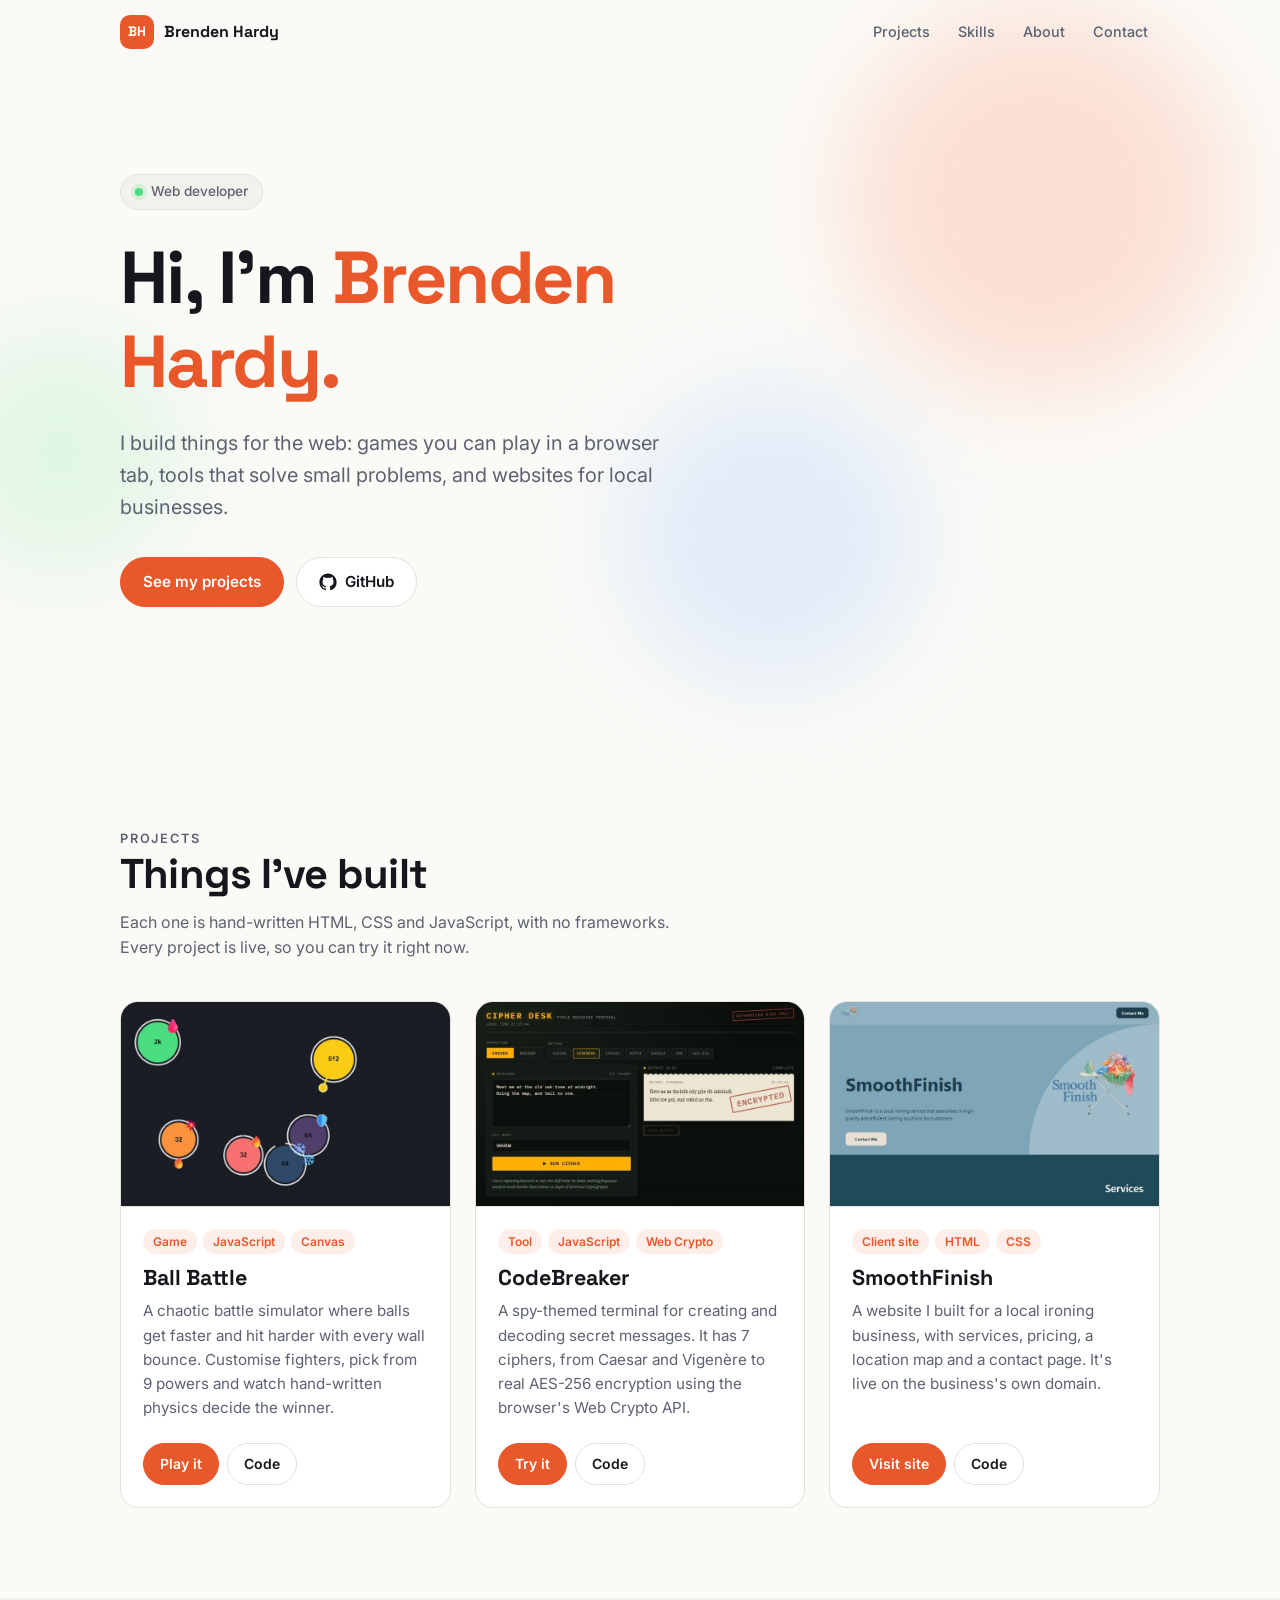
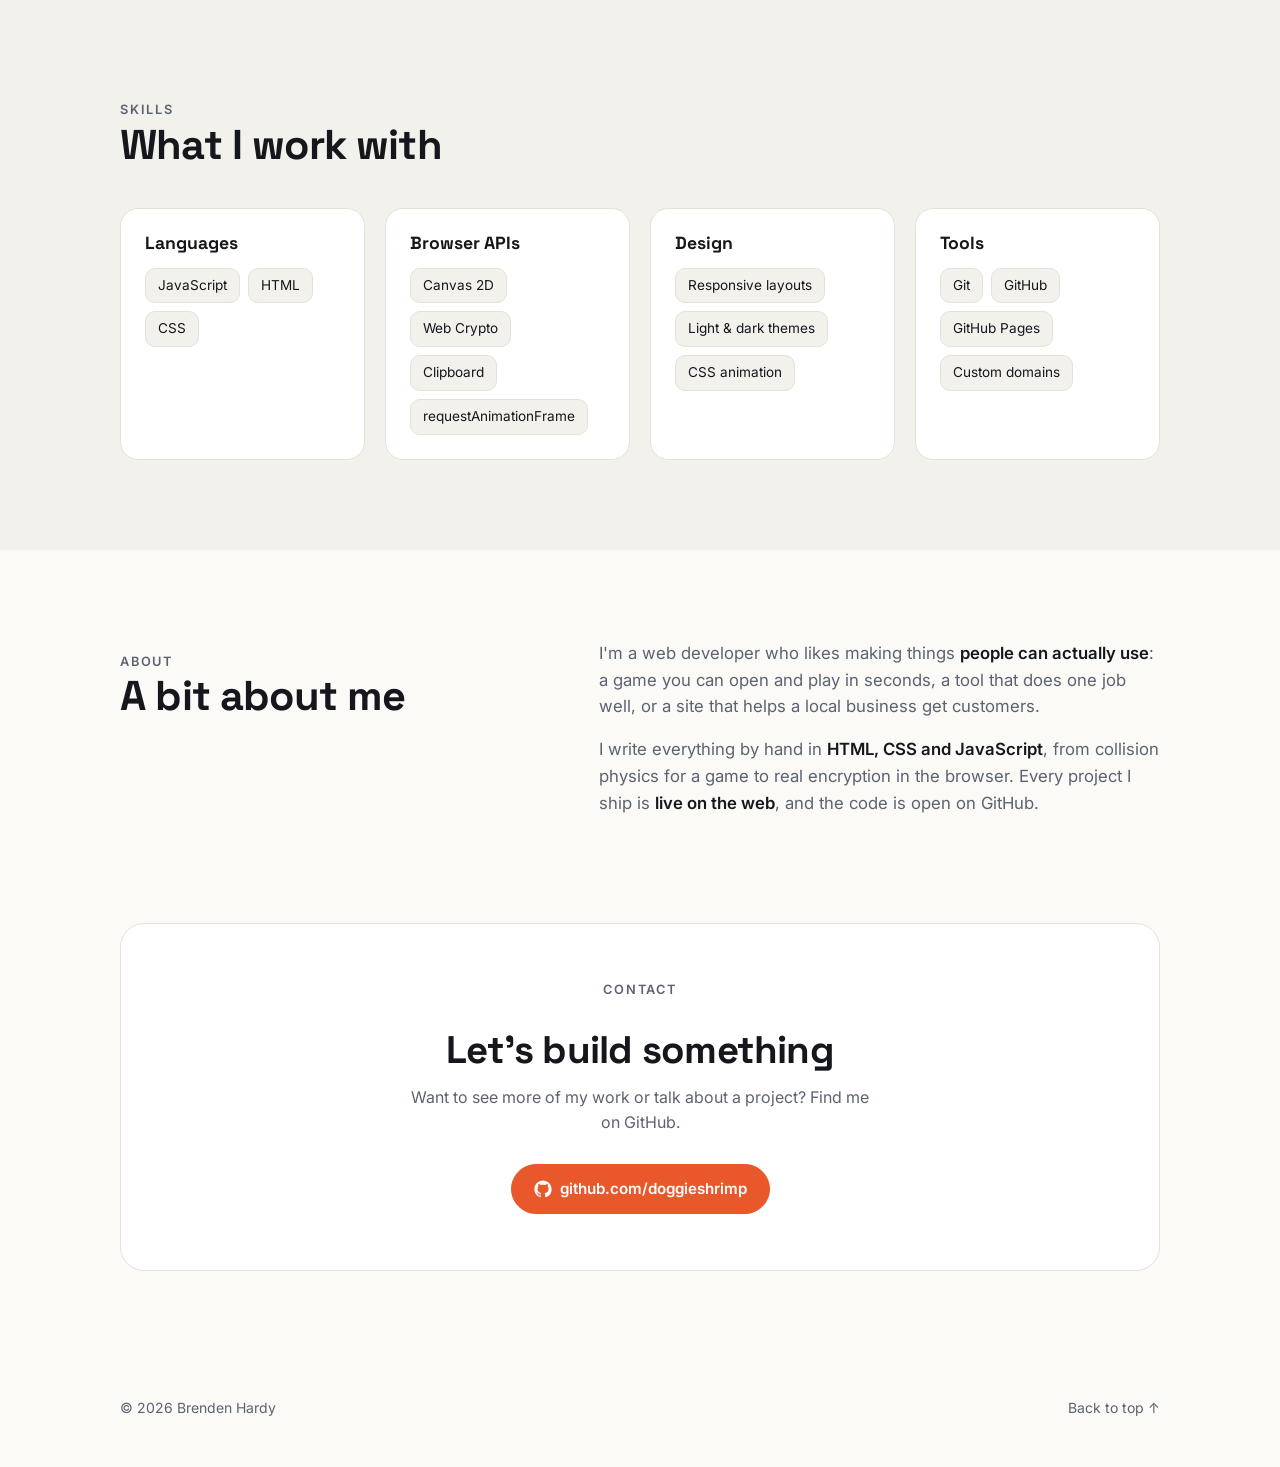
==== index.html @ 71d28b6e "Add portfolio site with project cards, skills, about and contact Co-Authored-By: Claude Opus 5.5 <no" ====
<!DOCTYPE html>
<html lang="en">
<head>
<meta charset="UTF-8">
<meta name="viewport" content="width=device-width, initial-scale=1">
<title>Brenden Hardy · Web Developer</title>
<meta name="description" content="Brenden Hardy is a web developer who builds browser games, handy web tools and websites for local businesses.">
<meta property="og:title" content="Brenden Hardy · Web Developer">
<meta property="og:description" content="Browser games, web tools and websites for local businesses, hand-built with HTML, CSS and JavaScript.">
<meta property="og:image" content="https://doggieshrimp.github.io/images/ball-battle.jpg">
<meta property="og:url" content="https://doggieshrimp.github.io/">
<meta name="theme-color" content="#0d0f14">
<link rel="icon" href="data:image/svg+xml,%3Csvg xmlns='http://www.w3.org/2000/svg' viewBox='0 0 64 64'%3E%3Crect width='64' height='64' rx='16' fill='%23ff7a45'/%3E%3Ctext x='32' y='43' font-family='Arial,sans-serif' font-size='28' font-weight='700' text-anchor='middle' fill='%230d0f14'%3EBH%3C/text%3E%3C/svg%3E">
<link rel="preconnect" href="https://fonts.googleapis.com">
<link rel="preconnect" href="https://fonts.gstatic.com" crossorigin>
<link href="https://fonts.googleapis.com/css2?family=Space+Grotesk:wght@500;600;700&family=Inter:wght@400;500;600&display=swap" rel="stylesheet">
<style>
  :root {
    --bg: #0d0f14;
    --bg-soft: #13161d;
    --card: #171a22;
    --card-hover: #1c2029;
    --text: #eef0f4;
    --muted: #9aa1b0;
    --border: #262a35;
    --accent: #ff7a45;
    --accent-soft: rgba(255, 122, 69, 0.14);
    --accent-text: #0d0f14;
    --blob-1: rgba(255, 122, 69, 0.22);
    --blob-2: rgba(96, 165, 250, 0.18);
    --blob-3: rgba(74, 222, 128, 0.14);
    --shadow: 0 18px 40px rgba(0, 0, 0, 0.35);
    --radius: 18px;
    --display: 'Space Grotesk', system-ui, sans-serif;
    --body: 'Inter', system-ui, -apple-system, 'Segoe UI', sans-serif;
  }
  @media (prefers-color-scheme: light) {
    :root {
      --bg: #fbfaf7;
      --bg-soft: #f3f1ec;
      --card: #ffffff;
      --card-hover: #ffffff;
      --text: #15171c;
      --muted: #5c6270;
      --border: #e4e1d9;
      --accent: #e8582a;
      --accent-soft: rgba(232, 88, 42, 0.1);
      --accent-text: #ffffff;
      --blob-1: rgba(255, 122, 69, 0.2);
      --blob-2: rgba(96, 165, 250, 0.16);
      --blob-3: rgba(74, 222, 128, 0.14);
      --shadow: 0 18px 40px rgba(30, 25, 15, 0.1);
    }
  }

  * { box-sizing: border-box; }
  html { scroll-behavior: smooth; }
  body {
    margin: 0;
    position: relative;
    z-index: 0;
    overflow-x: clip;
    background: var(--bg);
    color: var(--text);
    font-family: var(--body);
    font-size: 16px;
    line-height: 1.6;
    -webkit-font-smoothing: antialiased;
  }
  a { color: inherit; }
  img { max-width: 100%; display: block; }
  .container {
    width: 100%;
    max-width: 1080px;
    margin: 0 auto;
    padding: 0 20px;
  }
  h1, h2, h3 { font-family: var(--display); line-height: 1.15; margin: 0; }

  /* ---------- nav ---------- */
  .nav {
    position: fixed;
    top: 0;
    left: 0;
    right: 0;
    z-index: 10;
    background: transparent;
    border-bottom: 1px solid transparent;
    transition: border-color 0.2s ease, background 0.2s ease;
  }
  .nav.scrolled {
    background: color-mix(in srgb, var(--bg) 85%, transparent);
    backdrop-filter: blur(12px);
    -webkit-backdrop-filter: blur(12px);
    border-bottom-color: var(--border);
  }
  section[id] { scroll-margin-top: 64px; }
  .nav-inner {
    display: flex;
    align-items: center;
    justify-content: space-between;
    height: 64px;
  }
  .logo {
    display: flex;
    align-items: center;
    gap: 10px;
    font-family: var(--display);
    font-weight: 700;
    text-decoration: none;
  }
  .logo-mark {
    display: grid;
    place-items: center;
    width: 34px;
    height: 34px;
    border-radius: 10px;
    background: var(--accent);
    color: var(--accent-text);
    font-size: 0.85rem;
    letter-spacing: 0.02em;
  }
  .nav-links { display: flex; gap: 4px; }
  .nav-links a {
    text-decoration: none;
    color: var(--muted);
    font-size: 0.9rem;
    font-weight: 500;
    padding: 8px 12px;
    border-radius: 999px;
    transition: color 0.15s ease, background 0.15s ease;
  }
  .nav-links a:hover { color: var(--text); background: var(--bg-soft); }
  @media (max-width: 520px) {
    .logo-name { display: none; }
    .nav-links a { padding: 8px 9px; }
  }

  /* ---------- hero ---------- */
  .hero {
    position: relative;
    padding: 174px 0 120px;
  }
  /* tall enough that the blurred blobs fade out before reaching its edges */
  .blobs {
    position: absolute;
    inset: -120px 0 -160px;
    overflow: hidden;
    pointer-events: none;
    z-index: -1;
  }
  .blob {
    position: absolute;
    border-radius: 50%;
    filter: blur(50px);
    animation: drift 18s ease-in-out infinite alternate;
  }
  .blob.b1 { width: 380px; height: 380px; background: var(--blob-1); top: 130px; right: 4%; }
  .blob.b2 { width: 300px; height: 300px; background: var(--blob-2); bottom: 200px; right: 28%; animation-delay: -6s; }
  .blob.b3 { width: 240px; height: 240px; background: var(--blob-3); top: 45%; left: -60px; animation-delay: -12s; }
  @keyframes drift {
    from { transform: translate(0, 0) scale(1); }
    to { transform: translate(40px, 30px) scale(1.12); }
  }
  @media (max-width: 600px) {
    .hero { padding: 130px 0 64px; }
    .blob { opacity: 0.7; }
    .blob.b1 { width: 260px; height: 260px; }
    .blob.b2 { width: 220px; height: 220px; }
    section { padding: 64px 0; }
  }
  @media (prefers-reduced-motion: reduce) {
    .blob { animation: none; }
    html { scroll-behavior: auto; }
  }
  .hero .container { position: relative; }
  .eyebrow {
    display: inline-flex;
    align-items: center;
    gap: 8px;
    font-size: 0.85rem;
    font-weight: 500;
    color: var(--muted);
    background: var(--bg-soft);
    border: 1px solid var(--border);
    padding: 6px 14px;
    border-radius: 999px;
    margin-bottom: 26px;
  }
  .eyebrow .dot {
    width: 8px;
    height: 8px;
    border-radius: 50%;
    background: #4ade80;
    box-shadow: 0 0 0 4px rgba(74, 222, 128, 0.18);
  }
  .hero h1 {
    font-size: clamp(2.6rem, 7vw, 4.6rem);
    font-weight: 700;
    letter-spacing: -0.03em;
    max-width: 14ch;
  }
  .hero h1 .accent { color: var(--accent); }
  .hero p.lead {
    font-size: clamp(1.05rem, 2.2vw, 1.25rem);
    color: var(--muted);
    max-width: 560px;
    margin: 22px 0 34px;
  }
  .btn-row { display: flex; gap: 12px; flex-wrap: wrap; }
  .btn {
    display: inline-flex;
    align-items: center;
    gap: 8px;
    font-family: var(--body);
    font-weight: 600;
    font-size: 0.95rem;
    text-decoration: none;
    padding: 12px 22px;
    border-radius: 999px;
    border: 1px solid var(--border);
    background: var(--card);
    color: var(--text);
    transition: transform 0.15s ease, border-color 0.15s ease, box-shadow 0.15s ease;
  }
  .btn:hover { transform: translateY(-2px); border-color: var(--muted); }
  .btn.primary {
    background: var(--accent);
    border-color: var(--accent);
    color: var(--accent-text);
  }
  .btn.primary:hover { box-shadow: 0 10px 24px var(--accent-soft); }
  .btn svg { width: 18px; height: 18px; flex-shrink: 0; }
  .btn.small { padding: 9px 16px; font-size: 0.875rem; }

  /* ---------- sections ---------- */
  section { padding: 90px 0; }
  .section-head { margin-bottom: 40px; }
  .section-label {
    font-size: 0.8rem;
    font-weight: 600;
    letter-spacing: 0.14em;
    text-transform: uppercase;
    color: var(--accent);
    margin: 0 0 10px;
  }
  .section-head h2 {
    font-size: clamp(1.9rem, 4vw, 2.6rem);
    letter-spacing: -0.02em;
  }
  .section-head p {
    color: var(--muted);
    max-width: 560px;
    margin: 12px 0 0;
  }
  .alt { background: var(--bg-soft); }

  /* ---------- projects ---------- */
  .projects {
    display: grid;
    grid-template-columns: repeat(auto-fill, minmax(300px, 1fr));
    gap: 24px;
  }
  .project {
    display: flex;
    flex-direction: column;
    background: var(--card);
    border: 1px solid var(--border);
    border-radius: var(--radius);
    overflow: hidden;
    transition: transform 0.2s ease, box-shadow 0.2s ease, background 0.2s ease;
  }
  .project:hover {
    transform: translateY(-4px);
    box-shadow: var(--shadow);
    background: var(--card-hover);
  }
  .project-img {
    aspect-ratio: 16 / 10;
    overflow: hidden;
    border-bottom: 1px solid var(--border);
    background: var(--bg-soft);
  }
  .project-img img {
    width: 100%;
    height: 100%;
    object-fit: cover;
    transition: transform 0.4s ease;
  }
  .project:hover .project-img img { transform: scale(1.04); }
  .project-body {
    display: flex;
    flex-direction: column;
    flex: 1;
    padding: 22px;
  }
  .tags { display: flex; flex-wrap: wrap; gap: 6px; margin-bottom: 12px; }
  .tag {
    font-size: 0.75rem;
    font-weight: 600;
    color: var(--accent);
    background: var(--accent-soft);
    padding: 3px 10px;
    border-radius: 999px;
  }
  .project h3 { font-size: 1.35rem; margin-bottom: 8px; }
  .project p {
    color: var(--muted);
    font-size: 0.95rem;
    margin: 0 0 22px;
    flex: 1;
  }
  .project .btn-row { gap: 8px; }

  /* ---------- skills ---------- */
  .skills {
    display: grid;
    grid-template-columns: repeat(auto-fit, minmax(240px, 1fr));
    gap: 20px;
  }
  .skill-group {
    background: var(--card);
    border: 1px solid var(--border);
    border-radius: var(--radius);
    padding: 24px;
  }
  .skill-group h3 { font-size: 1.1rem; margin-bottom: 14px; }
  .chips { display: flex; flex-wrap: wrap; gap: 8px; }
  .chip {
    font-size: 0.85rem;
    padding: 6px 12px;
    border-radius: 10px;
    background: var(--bg-soft);
    border: 1px solid var(--border);
  }

  /* ---------- about ---------- */
  .about {
    display: grid;
    grid-template-columns: 1fr 1.3fr;
    gap: 48px;
    align-items: start;
  }
  @media (max-width: 760px) { .about { grid-template-columns: 1fr; gap: 20px; } }
  .about-text p { color: var(--muted); margin: 0 0 16px; font-size: 1.05rem; }
  .about-text p strong { color: var(--text); font-weight: 600; }

  /* ---------- contact ---------- */
  .contact-card {
    text-align: center;
    background: var(--card);
    border: 1px solid var(--border);
    border-radius: 24px;
    padding: 56px 24px;
    position: relative;
    overflow: hidden;
  }
  .contact-card h2 { font-size: clamp(1.8rem, 4vw, 2.4rem); letter-spacing: -0.02em; margin-bottom: 12px; }
  .contact-card p { color: var(--muted); max-width: 460px; margin: 0 auto 28px; }
  .contact-card .btn-row { justify-content: center; }

  footer {
    padding: 36px 0 48px;
    color: var(--muted);
    font-size: 0.875rem;
  }
  .footer-inner {
    display: flex;
    justify-content: space-between;
    gap: 12px;
    flex-wrap: wrap;
  }
  footer a { color: var(--muted); text-decoration: none; }
  footer a:hover { color: var(--text); }

  :focus-visible { outline: 2px solid var(--accent); outline-offset: 3px; border-radius: 6px; }
</style>
</head>
<body>

<nav class="nav" id="nav">
  <div class="container nav-inner">
    <a href="#top" class="logo" aria-label="Brenden Hardy, back to top">
      <span class="logo-mark">BH</span>
      <span class="logo-name">Brenden Hardy</span>
    </a>
    <div class="nav-links">
      <a href="#projects">Projects</a>
      <a href="#skills">Skills</a>
      <a href="#about">About</a>
      <a href="#contact">Contact</a>
    </div>
  </div>
</nav>

<header class="hero" id="top">
  <div class="blobs" aria-hidden="true">
    <div class="blob b1"></div>
    <div class="blob b2"></div>
    <div class="blob b3"></div>
  </div>
  <div class="container">
    <div class="eyebrow"><span class="dot"></span>Web developer</div>
    <h1>Hi, I'm <span class="accent">Brenden Hardy.</span></h1>
    <p class="lead">I build things for the web: games you can play in a browser tab, tools that solve small problems, and websites for local businesses.</p>
    <div class="btn-row">
      <a href="#projects" class="btn primary">See my projects</a>
      <a href="https://github.com/doggieshrimp" class="btn" target="_blank" rel="noopener">
        <svg viewBox="0 0 24 24" fill="currentColor" aria-hidden="true"><path d="M12 .5C5.73.5.5 5.73.5 12a11.5 11.5 0 0 0 7.86 10.92c.58.1.79-.25.79-.56v-2c-3.2.7-3.88-1.37-3.88-1.37-.53-1.33-1.28-1.69-1.28-1.69-1.05-.72.08-.7.08-.7 1.16.08 1.77 1.19 1.77 1.19 1.03 1.77 2.7 1.26 3.36.96.1-.75.4-1.26.73-1.55-2.55-.29-5.24-1.28-5.24-5.68 0-1.26.45-2.28 1.19-3.09-.12-.29-.52-1.46.11-3.05 0 0 .97-.31 3.17 1.18a11 11 0 0 1 5.77 0c2.2-1.49 3.17-1.18 3.17-1.18.63 1.59.23 2.76.11 3.05.74.81 1.19 1.83 1.19 3.09 0 4.41-2.69 5.38-5.26 5.67.41.36.78 1.06.78 2.14v3.17c0 .31.21.67.8.56A11.5 11.5 0 0 0 23.5 12C23.5 5.73 18.27.5 12 .5Z"/></svg>
        GitHub
      </a>
    </div>
  </div>
</header>

<main>
  <section id="projects">
    <div class="container">
      <div class="section-head">
        <p class="section-label">Projects</p>
        <h2>Things I've built</h2>
        <p>Each one is hand-written HTML, CSS and JavaScript, with no frameworks. Every project is live, so you can try it right now.</p>
      </div>

      <div class="projects">
        <article class="project">
          <div class="project-img">
            <img src="images/ball-battle.jpg" alt="Ball Battle arena with six coloured balls fighting" width="800" height="500" loading="lazy">
          </div>
          <div class="project-body">
            <div class="tags"><span class="tag">Game</span><span class="tag">JavaScript</span><span class="tag">Canvas</span></div>
            <h3>Ball Battle</h3>
            <p>A chaotic battle simulator where balls get faster and hit harder with every wall bounce. Customise fighters, pick from 9 powers and watch hand-written physics decide the winner.</p>
            <div class="btn-row">
              <a class="btn primary small" href="https://doggieshrimp.github.io/Ball-battle/" target="_blank" rel="noopener">Play it</a>
              <a class="btn small" href="https://github.com/doggieshrimp/Ball-battle" target="_blank" rel="noopener">Code</a>
            </div>
          </div>
        </article>

        <article class="project">
          <div class="project-img">
            <img src="images/codebreaker.jpg" alt="CodeBreaker's Cipher Desk encoding a message with an ENCRYPTED stamp" width="800" height="500" loading="lazy">
          </div>
          <div class="project-body">
            <div class="tags"><span class="tag">Tool</span><span class="tag">JavaScript</span><span class="tag">Web Crypto</span></div>
            <h3>CodeBreaker</h3>
            <p>A spy-themed terminal for creating and decoding secret messages. It has 7 ciphers, from Caesar and Vigenère to real AES-256 encryption using the browser's Web Crypto API.</p>
            <div class="btn-row">
              <a class="btn primary small" href="https://doggieshrimp.github.io/CodeBreaker/" target="_blank" rel="noopener">Try it</a>
              <a class="btn small" href="https://github.com/doggieshrimp/CodeBreaker" target="_blank" rel="noopener">Code</a>
            </div>
          </div>
        </article>

        <article class="project">
          <div class="project-img">
            <img src="images/smoothfinish.jpg" alt="SmoothFinish website homepage with logo and Contact Me button" width="800" height="500" loading="lazy">
          </div>
          <div class="project-body">
            <div class="tags"><span class="tag">Client site</span><span class="tag">HTML</span><span class="tag">CSS</span></div>
            <h3>SmoothFinish</h3>
            <p>A website I built for a local ironing business, with services, pricing, a location map and a contact page. It's live on the business's own domain.</p>
            <div class="btn-row">
              <a class="btn primary small" href="https://www.smoothfinishpro.com/" target="_blank" rel="noopener">Visit site</a>
              <a class="btn small" href="https://github.com/doggieshrimp/SmoothFinish" target="_blank" rel="noopener">Code</a>
            </div>
          </div>
        </article>
      </div>
    </div>
  </section>

  <section id="skills" class="alt">
    <div class="container">
      <div class="section-head">
        <p class="section-label">Skills</p>
        <h2>What I work with</h2>
      </div>
      <div class="skills">
        <div class="skill-group">
          <h3>Languages</h3>
          <div class="chips"><span class="chip">JavaScript</span><span class="chip">HTML</span><span class="chip">CSS</span></div>
        </div>
        <div class="skill-group">
          <h3>Browser APIs</h3>
          <div class="chips"><span class="chip">Canvas 2D</span><span class="chip">Web Crypto</span><span class="chip">Clipboard</span><span class="chip">requestAnimationFrame</span></div>
        </div>
        <div class="skill-group">
          <h3>Design</h3>
          <div class="chips"><span class="chip">Responsive layouts</span><span class="chip">Light &amp; dark themes</span><span class="chip">CSS animation</span></div>
        </div>
        <div class="skill-group">
          <h3>Tools</h3>
          <div class="chips"><span class="chip">Git</span><span class="chip">GitHub</span><span class="chip">GitHub Pages</span><span class="chip">Custom domains</span></div>
        </div>
      </div>
    </div>
  </section>

  <section id="about">
    <div class="container about">
      <div class="section-head" style="margin-bottom:0;">
        <p class="section-label">About</p>
        <h2>A bit about me</h2>
      </div>
      <div class="about-text">
        <p>I'm a web developer who likes making things <strong>people can actually use</strong>: a game you can open and play in seconds, a tool that does one job well, or a site that helps a local business get customers.</p>
        <p>I write everything by hand in <strong>HTML, CSS and JavaScript</strong>, from collision physics for a game to real encryption in the browser. Every project I ship is <strong>live on the web</strong>, and the code is open on GitHub.</p>
      </div>
    </div>
  </section>

  <section id="contact" style="padding-top:0;">
    <div class="container">
      <div class="contact-card">
        <p class="section-label">Contact</p>
        <h2>Let's build something</h2>
        <p>Want to see more of my work or talk about a project? Find me on GitHub.</p>
        <div class="btn-row">
          <a href="https://github.com/doggieshrimp" class="btn primary" target="_blank" rel="noopener">
            <svg viewBox="0 0 24 24" fill="currentColor" aria-hidden="true"><path d="M12 .5C5.73.5.5 5.73.5 12a11.5 11.5 0 0 0 7.86 10.92c.58.1.79-.25.79-.56v-2c-3.2.7-3.88-1.37-3.88-1.37-.53-1.33-1.28-1.69-1.28-1.69-1.05-.72.08-.7.08-.7 1.16.08 1.77 1.19 1.77 1.19 1.03 1.77 2.7 1.26 3.36.96.1-.75.4-1.26.73-1.55-2.55-.29-5.24-1.28-5.24-5.68 0-1.26.45-2.28 1.19-3.09-.12-.29-.52-1.46.11-3.05 0 0 .97-.31 3.17 1.18a11 11 0 0 1 5.77 0c2.2-1.49 3.17-1.18 3.17-1.18.63 1.59.23 2.76.11 3.05.74.81 1.19 1.83 1.19 3.09 0 4.41-2.69 5.38-5.26 5.67.41.36.78 1.06.78 2.14v3.17c0 .31.21.67.8.56A11.5 11.5 0 0 0 23.5 12C23.5 5.73 18.27.5 12 .5Z"/></svg>
            github.com/doggieshrimp
          </a>
        </div>
      </div>
    </div>
  </section>
</main>

<footer>
  <div class="container footer-inner">
    <span>© <span id="year">2026</span> Brenden Hardy</span>
    <a href="#top">Back to top ↑</a>
  </div>
</footer>

<script>
  document.getElementById('year').textContent = new Date().getFullYear();
  const nav = document.getElementById('nav');
  const onScroll = () => nav.classList.toggle('scrolled', window.scrollY > 8);
  window.addEventListener('scroll', onScroll, { passive: true });
  onScroll();
</script>
</body>
</html>
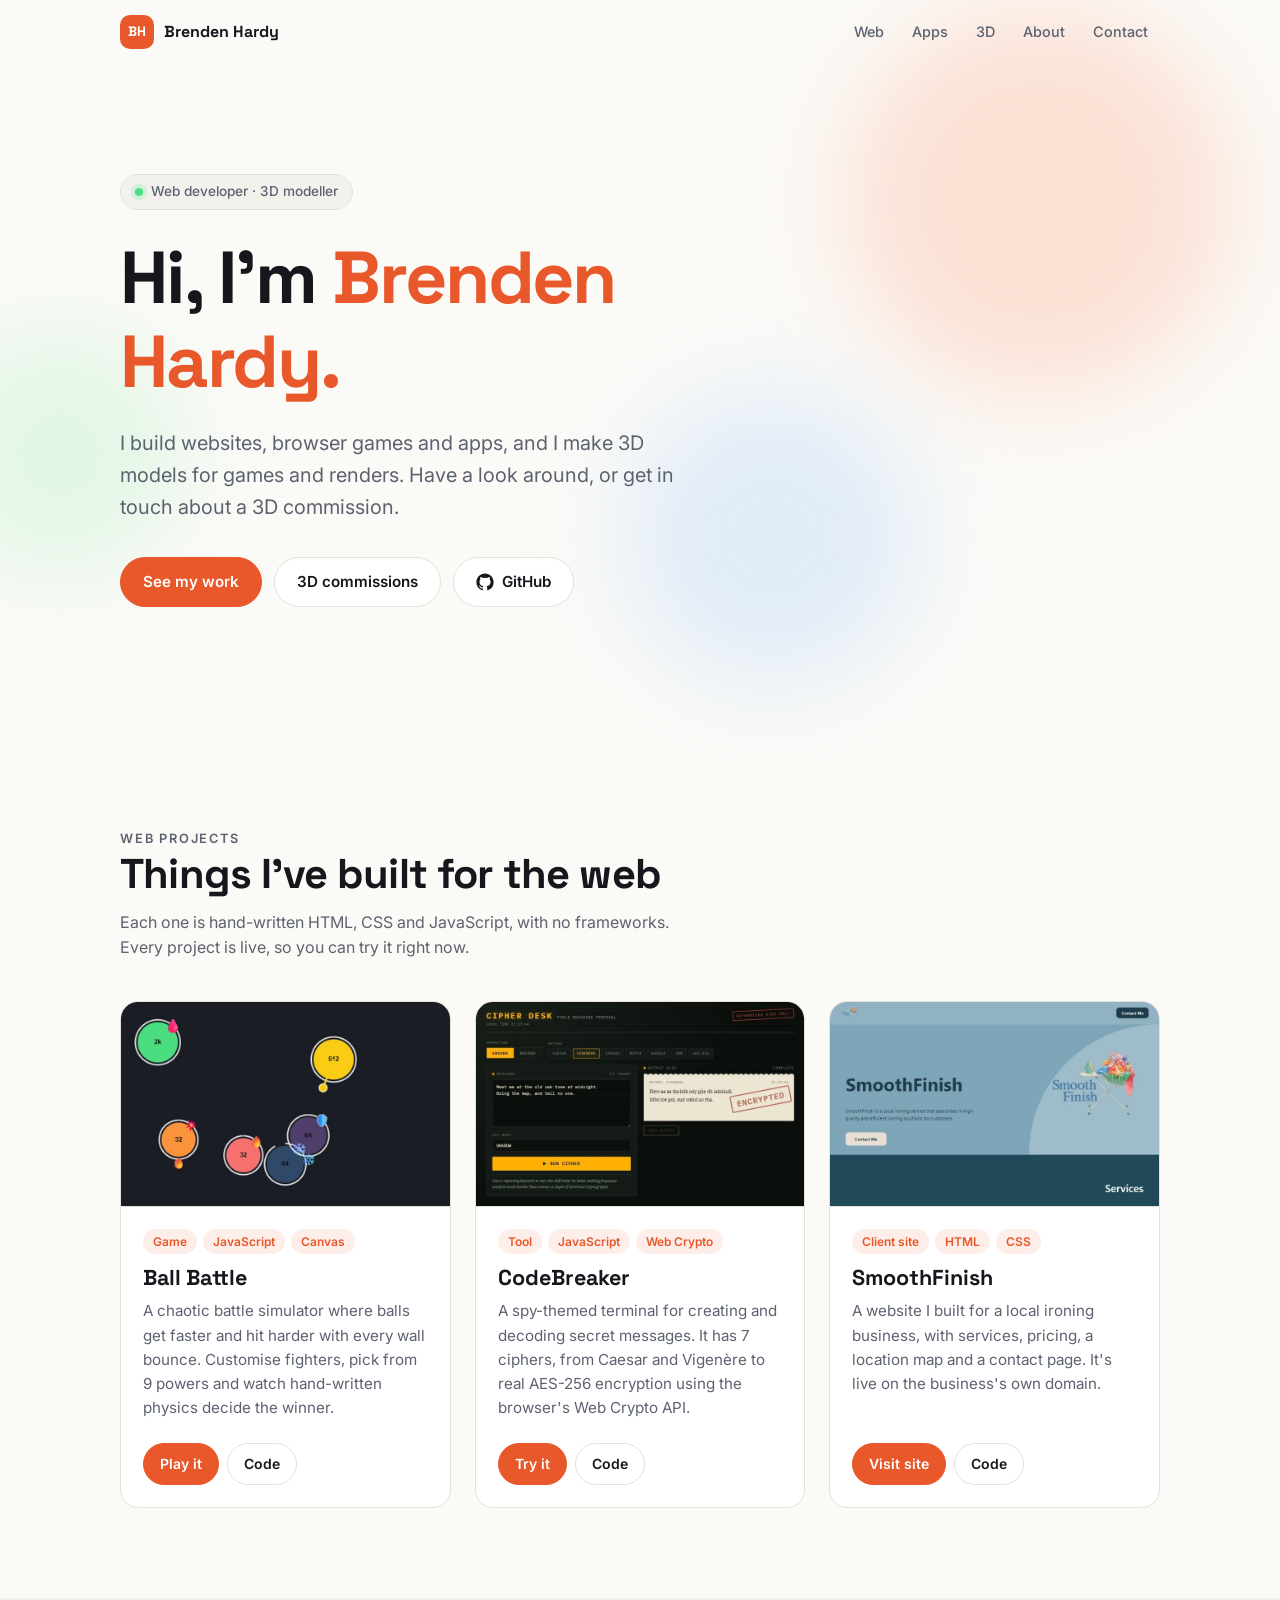
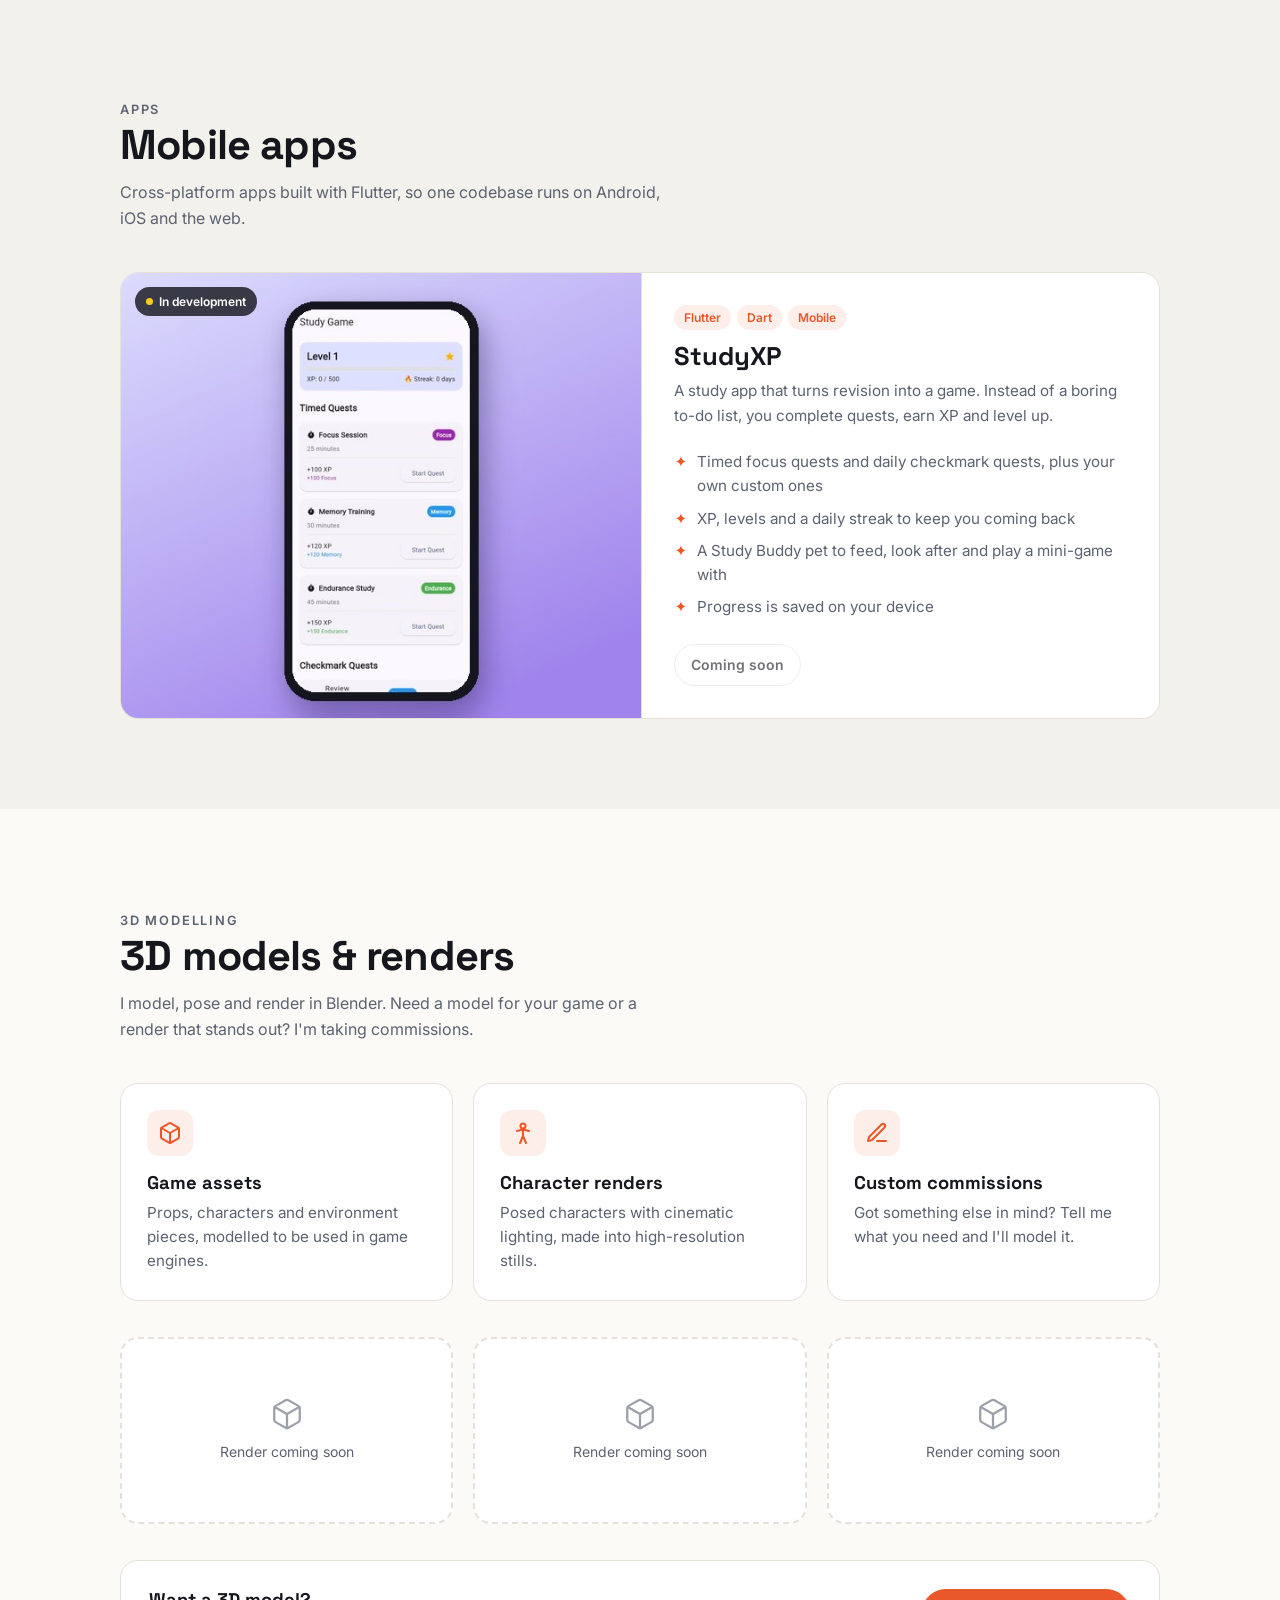
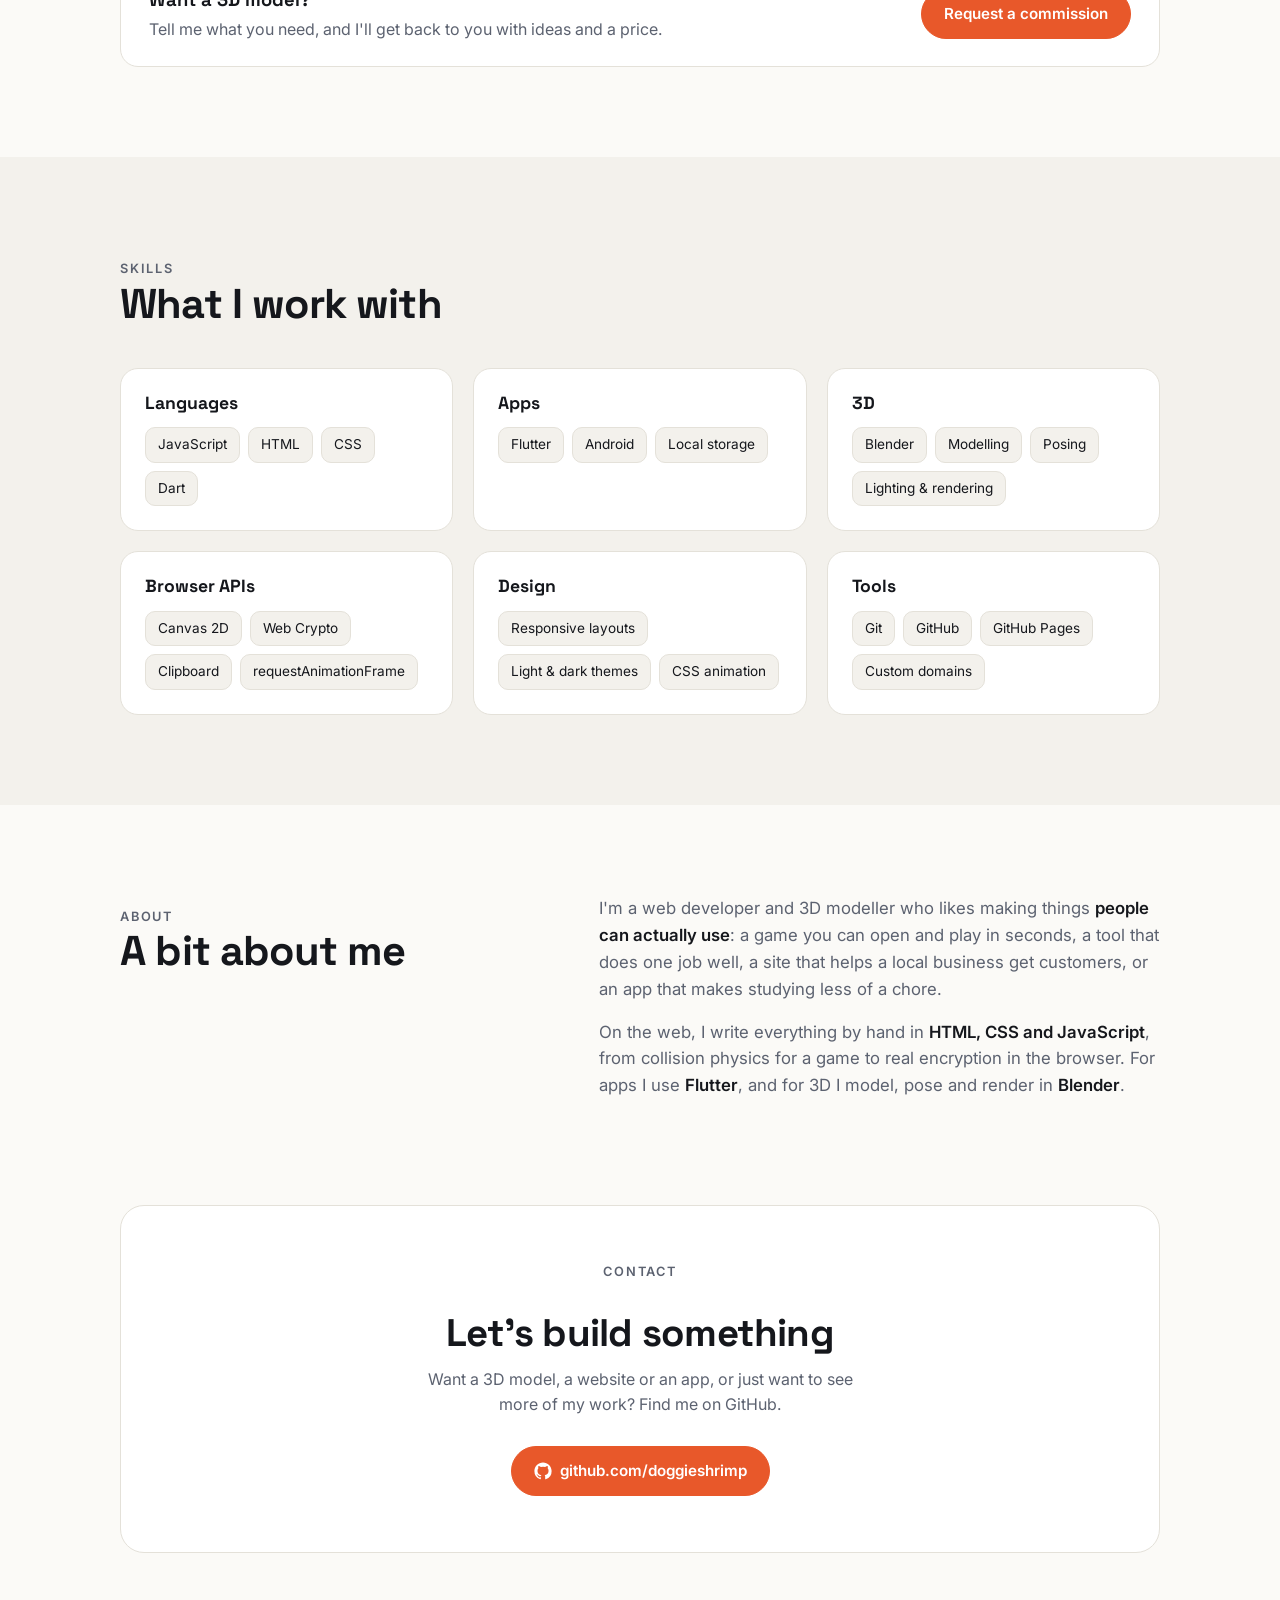
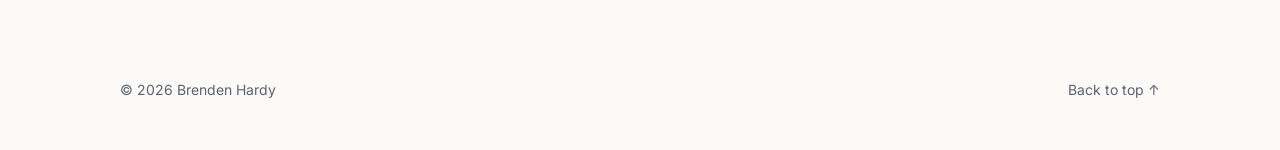
==== commit 002e3afd: "Add Apps and 3D modelling sections - Apps: StudyXP card (Flutter, in development) with app screensho" ====
--- a/index.html
+++ b/index.html
@@ -3,10 +3,10 @@
 <head>
 <meta charset="UTF-8">
 <meta name="viewport" content="width=device-width, initial-scale=1">
-<title>Brenden Hardy · Web Developer</title>
-<meta name="description" content="Brenden Hardy is a web developer who builds browser games, handy web tools and websites for local businesses.">
-<meta property="og:title" content="Brenden Hardy · Web Developer">
-<meta property="og:description" content="Browser games, web tools and websites for local businesses, hand-built with HTML, CSS and JavaScript.">
+<title>Brenden Hardy · Web Developer & 3D Modeller</title>
+<meta name="description" content="Brenden Hardy is a web developer and 3D modeller who builds websites, browser games and apps, and takes 3D commissions.">
+<meta property="og:title" content="Brenden Hardy · Web Developer & 3D Modeller">
+<meta property="og:description" content="Websites, browser games, mobile apps and 3D models. Commissions open.">
 <meta property="og:image" content="https://doggieshrimp.github.io/images/ball-battle.jpg">
 <meta property="og:url" content="https://doggieshrimp.github.io/">
 <meta name="theme-color" content="#0d0f14">
@@ -132,7 +132,7 @@
   }
   .nav-links a:hover { color: var(--text); background: var(--bg-soft); }
   @media (max-width: 520px) {
-    .logo-name { display: none; }
+    .logo-name, .nav-links .hide-sm { display: none; }
     .nav-links a { padding: 8px 9px; }
   }
 
@@ -312,10 +312,138 @@
   }
   .project .btn-row { gap: 8px; }
 
+  .project-img { position: relative; }
+  .status {
+    position: absolute;
+    top: 14px;
+    left: 14px;
+    display: inline-flex;
+    align-items: center;
+    gap: 6px;
+    font-size: 0.75rem;
+    font-weight: 600;
+    color: #fff;
+    background: rgba(13, 15, 20, 0.78);
+    backdrop-filter: blur(6px);
+    padding: 5px 11px;
+    border-radius: 999px;
+  }
+  .status::before {
+    content: "";
+    width: 7px;
+    height: 7px;
+    border-radius: 50%;
+    background: #facc15;
+  }
+  .btn.disabled {
+    opacity: 0.6;
+    pointer-events: none;
+  }
+
+  /* wide card: image beside text, used when a section has a single item */
+  .project.wide { flex-direction: row; }
+  .project.wide .project-img {
+    flex: 1.15;
+    aspect-ratio: auto;
+    min-height: 320px;
+    border-bottom: none;
+    border-right: 1px solid var(--border);
+  }
+  .project.wide .project-body { flex: 1; padding: 32px; justify-content: center; }
+  .project.wide h3 { font-size: 1.6rem; }
+  .project.wide p { flex: 0; }
+  .feature-list {
+    list-style: none;
+    padding: 0;
+    margin: 0 0 24px;
+    display: grid;
+    gap: 8px;
+    color: var(--muted);
+    font-size: 0.95rem;
+  }
+  .feature-list li { display: flex; gap: 10px; }
+  .feature-list li::before { content: "✦"; color: var(--accent); flex-shrink: 0; }
+  @media (max-width: 760px) {
+    .project.wide { flex-direction: column; }
+    .project.wide .project-img {
+      aspect-ratio: 16 / 10;
+      min-height: 0;
+      border-right: none;
+      border-bottom: 1px solid var(--border);
+    }
+    .project.wide .project-body { padding: 22px; }
+  }
+
+  /* ---------- 3D modelling ---------- */
+  .services {
+    display: grid;
+    grid-template-columns: repeat(auto-fit, minmax(240px, 1fr));
+    gap: 20px;
+    margin-bottom: 36px;
+  }
+  .service {
+    background: var(--card);
+    border: 1px solid var(--border);
+    border-radius: var(--radius);
+    padding: 26px;
+  }
+  .service-icon {
+    display: grid;
+    place-items: center;
+    width: 46px;
+    height: 46px;
+    border-radius: 12px;
+    background: var(--accent-soft);
+    color: var(--accent);
+    margin-bottom: 16px;
+  }
+  .service-icon svg { width: 24px; height: 24px; }
+  .service h3 { font-size: 1.15rem; margin-bottom: 8px; }
+  .service p { color: var(--muted); font-size: 0.95rem; margin: 0; }
+  .gallery {
+    display: grid;
+    grid-template-columns: repeat(auto-fill, minmax(260px, 1fr));
+    gap: 20px;
+    margin-bottom: 36px;
+  }
+  .render {
+    aspect-ratio: 16 / 9;
+    border-radius: var(--radius);
+    overflow: hidden;
+    background: var(--card);
+    border: 1px solid var(--border);
+  }
+  .render img { width: 100%; height: 100%; object-fit: cover; }
+  .render.placeholder {
+    display: grid;
+    place-items: center;
+    align-content: center;
+    gap: 10px;
+    border: 2px dashed var(--border);
+    color: var(--muted);
+    font-size: 0.875rem;
+    text-align: center;
+    padding: 16px;
+  }
+  .render.placeholder svg { width: 34px; height: 34px; opacity: 0.6; }
+  .cta-row {
+    display: flex;
+    align-items: center;
+    justify-content: space-between;
+    gap: 16px 24px;
+    flex-wrap: wrap;
+    background: var(--card);
+    border: 1px solid var(--border);
+    border-radius: var(--radius);
+    padding: 24px 28px;
+  }
+  .cta-row p { margin: 0; color: var(--muted); }
+  .cta-row strong { color: var(--text); font-family: var(--display); font-size: 1.15rem; display: block; margin-bottom: 2px; }
+
   /* ---------- skills ---------- */
   .skills {
     display: grid;
-    grid-template-columns: repeat(auto-fit, minmax(240px, 1fr));
+    grid-template-columns: repeat(auto-fit, minmax(300px, 1fr));
     gap: 20px;
   }
   .skill-group {
@@ -385,9 +513,10 @@
       <span class="logo-name">Brenden Hardy</span>
     </a>
     <div class="nav-links">
-      <a href="#projects">Projects</a>
-      <a href="#skills">Skills</a>
-      <a href="#about">About</a>
+      <a href="#projects">Web</a>
+      <a href="#apps">Apps</a>
+      <a href="#modelling">3D</a>
+      <a href="#about" class="hide-sm">About</a>
       <a href="#contact">Contact</a>
     </div>
   </div>
@@ -400,11 +529,12 @@
     <div class="blob b3"></div>
   </div>
   <div class="container">
-    <div class="eyebrow"><span class="dot"></span>Web developer</div>
+    <div class="eyebrow"><span class="dot"></span>Web developer · 3D modeller</div>
     <h1>Hi, I'm <span class="accent">Brenden Hardy.</span></h1>
-    <p class="lead">I build things for the web: games you can play in a browser tab, tools that solve small problems, and websites for local businesses.</p>
+    <p class="lead">I build websites, browser games and apps, and I make 3D models for games and renders. Have a look around, or get in touch about a 3D commission.</p>
     <div class="btn-row">
-      <a href="#projects" class="btn primary">See my projects</a>
+      <a href="#projects" class="btn primary">See my work</a>
+      <a href="#modelling" class="btn">3D commissions</a>
       <a href="https://github.com/doggieshrimp" class="btn" target="_blank" rel="noopener">
         <svg viewBox="0 0 24 24" fill="currentColor" aria-hidden="true"><path d="M12 .5C5.73.5.5 5.73.5 12a11.5 11.5 0 0 0 7.86 10.92c.58.1.79-.25.79-.56v-2c-3.2.7-3.88-1.37-3.88-1.37-.53-1.33-1.28-1.69-1.28-1.69-1.05-.72.08-.7.08-.7 1.16.08 1.77 1.19 1.77 1.19 1.03 1.77 2.7 1.26 3.36.96.1-.75.4-1.26.73-1.55-2.55-.29-5.24-1.28-5.24-5.68 0-1.26.45-2.28 1.19-3.09-.12-.29-.52-1.46.11-3.05 0 0 .97-.31 3.17 1.18a11 11 0 0 1 5.77 0c2.2-1.49 3.17-1.18 3.17-1.18.63 1.59.23 2.76.11 3.05.74.81 1.19 1.83 1.19 3.09 0 4.41-2.69 5.38-5.26 5.67.41.36.78 1.06.78 2.14v3.17c0 .31.21.67.8.56A11.5 11.5 0 0 0 23.5 12C23.5 5.73 18.27.5 12 .5Z"/></svg>
         GitHub
@@ -417,8 +547,8 @@
   <section id="projects">
     <div class="container">
       <div class="section-head">
-        <p class="section-label">Projects</p>
-        <h2>Things I've built</h2>
+        <p class="section-label">Web projects</p>
+        <h2>Things I've built for the web</h2>
         <p>Each one is hand-written HTML, CSS and JavaScript, with no frameworks. Every project is live, so you can try it right now.</p>
       </div>
 
@@ -471,6 +601,92 @@
     </div>
   </section>
 
+  <section id="apps" class="alt">
+    <div class="container">
+      <div class="section-head">
+        <p class="section-label">Apps</p>
+        <h2>Mobile apps</h2>
+        <p>Cross-platform apps built with Flutter, so one codebase runs on Android, iOS and the web.</p>
+      </div>
+
+      <article class="project wide">
+        <div class="project-img">
+          <img src="images/studyxp.jpg" alt="StudyXP home screen showing level, XP, streak and timed study quests" width="800" height="500" loading="lazy">
+          <span class="status">In development</span>
+        </div>
+        <div class="project-body">
+          <div class="tags"><span class="tag">Flutter</span><span class="tag">Dart</span><span class="tag">Mobile</span></div>
+          <h3>StudyXP</h3>
+          <p>A study app that turns revision into a game. Instead of a boring to-do list, you complete quests, earn XP and level up.</p>
+          <ul class="feature-list">
+            <li>Timed focus quests and daily checkmark quests, plus your own custom ones</li>
+            <li>XP, levels and a daily streak to keep you coming back</li>
+            <li>A Study Buddy pet to feed, look after and play a mini-game with</li>
+            <li>Progress is saved on your device</li>
+          </ul>
+          <div class="btn-row">
+            <span class="btn small disabled" aria-disabled="true">Coming soon</span>
+          </div>
+        </div>
+      </article>
+    </div>
+  </section>
+
+  <section id="modelling">
+    <div class="container">
+      <div class="section-head">
+        <p class="section-label">3D modelling</p>
+        <h2>3D models &amp; renders</h2>
+        <p>I model, pose and render in Blender. Need a model for your game or a render that stands out? I'm taking commissions.</p>
+      </div>
+
+      <div class="services">
+        <div class="service">
+          <div class="service-icon">
+            <svg viewBox="0 0 24 24" fill="none" stroke="currentColor" stroke-width="2" stroke-linecap="round" stroke-linejoin="round" aria-hidden="true"><path d="M21 16V8a2 2 0 0 0-1-1.73l-7-4a2 2 0 0 0-2 0l-7 4A2 2 0 0 0 3 8v8a2 2 0 0 0 1 1.73l7 4a2 2 0 0 0 2 0l7-4A2 2 0 0 0 21 16z"/><path d="M3.3 7 12 12l8.7-5"/><path d="M12 22V12"/></svg>
+          </div>
+          <h3>Game assets</h3>
+          <p>Props, characters and environment pieces, modelled to be used in game engines.</p>
+        </div>
+        <div class="service">
+          <div class="service-icon">
+            <svg viewBox="0 0 24 24" fill="none" stroke="currentColor" stroke-width="2" stroke-linecap="round" stroke-linejoin="round" aria-hidden="true"><circle cx="12" cy="5" r="2.5"/><path d="M12 7.5V15"/><path d="m6 10 6-1.5 6 1.5"/><path d="m9 22 3-7 3 7"/></svg>
+          </div>
+          <h3>Character renders</h3>
+          <p>Posed characters with cinematic lighting, made into high-resolution stills.</p>
+        </div>
+        <div class="service">
+          <div class="service-icon">
+            <svg viewBox="0 0 24 24" fill="none" stroke="currentColor" stroke-width="2" stroke-linecap="round" stroke-linejoin="round" aria-hidden="true"><path d="M12 20h9"/><path d="M16.5 3.5a2.12 2.12 0 0 1 3 3L7 19l-4 1 1-4Z"/></svg>
+          </div>
+          <h3>Custom commissions</h3>
+          <p>Got something else in mind? Tell me what you need and I'll model it.</p>
+        </div>
+      </div>
+
+      <!-- Replace a placeholder with <div class="render"><img src="images/3d/your-render.jpg" alt="..."></div> -->
+      <div class="gallery">
+        <div class="render placeholder">
+          <svg viewBox="0 0 24 24" fill="none" stroke="currentColor" stroke-width="1.6" stroke-linecap="round" stroke-linejoin="round" aria-hidden="true"><path d="M21 16V8a2 2 0 0 0-1-1.73l-7-4a2 2 0 0 0-2 0l-7 4A2 2 0 0 0 3 8v8a2 2 0 0 0 1 1.73l7 4a2 2 0 0 0 2 0l7-4A2 2 0 0 0 21 16z"/><path d="M3.3 7 12 12l8.7-5"/><path d="M12 22V12"/></svg>
+          Render coming soon
+        </div>
+        <div class="render placeholder">
+          <svg viewBox="0 0 24 24" fill="none" stroke="currentColor" stroke-width="1.6" stroke-linecap="round" stroke-linejoin="round" aria-hidden="true"><path d="M21 16V8a2 2 0 0 0-1-1.73l-7-4a2 2 0 0 0-2 0l-7 4A2 2 0 0 0 3 8v8a2 2 0 0 0 1 1.73l7 4a2 2 0 0 0 2 0l7-4A2 2 0 0 0 21 16z"/><path d="M3.3 7 12 12l8.7-5"/><path d="M12 22V12"/></svg>
+          Render coming soon
+        </div>
+        <div class="render placeholder">
+          <svg viewBox="0 0 24 24" fill="none" stroke="currentColor" stroke-width="1.6" stroke-linecap="round" stroke-linejoin="round" aria-hidden="true"><path d="M21 16V8a2 2 0 0 0-1-1.73l-7-4a2 2 0 0 0-2 0l-7 4A2 2 0 0 0 3 8v8a2 2 0 0 0 1 1.73l7 4a2 2 0 0 0 2 0l7-4A2 2 0 0 0 21 16z"/><path d="M3.3 7 12 12l8.7-5"/><path d="M12 22V12"/></svg>
+          Render coming soon
+        </div>
+      </div>
+
+      <div class="cta-row">
+        <p><strong>Want a 3D model?</strong>Tell me what you need, and I'll get back to you with ideas and a price.</p>
+        <a href="#contact" class="btn primary">Request a commission</a>
+      </div>
+    </div>
+  </section>
+
   <section id="skills" class="alt">
     <div class="container">
       <div class="section-head">
@@ -480,7 +696,15 @@
       <div class="skills">
         <div class="skill-group">
           <h3>Languages</h3>
-          <div class="chips"><span class="chip">JavaScript</span><span class="chip">HTML</span><span class="chip">CSS</span></div>
+          <div class="chips"><span class="chip">JavaScript</span><span class="chip">HTML</span><span class="chip">CSS</span><span class="chip">Dart</span></div>
+        </div>
+        <div class="skill-group">
+          <h3>Apps</h3>
+          <div class="chips"><span class="chip">Flutter</span><span class="chip">Android</span><span class="chip">Local storage</span></div>
+        </div>
+        <div class="skill-group">
+          <h3>3D</h3>
+          <div class="chips"><span class="chip">Blender</span><span class="chip">Modelling</span><span class="chip">Posing</span><span class="chip">Lighting &amp; rendering</span></div>
         </div>
         <div class="skill-group">
           <h3>Browser APIs</h3>
@@ -505,8 +729,8 @@
         <h2>A bit about me</h2>
       </div>
       <div class="about-text">
-        <p>I'm a web developer who likes making things <strong>people can actually use</strong>: a game you can open and play in seconds, a tool that does one job well, or a site that helps a local business get customers.</p>
-        <p>I write everything by hand in <strong>HTML, CSS and JavaScript</strong>, from collision physics for a game to real encryption in the browser. Every project I ship is <strong>live on the web</strong>, and the code is open on GitHub.</p>
+        <p>I'm a web developer and 3D modeller who likes making things <strong>people can actually use</strong>: a game you can open and play in seconds, a tool that does one job well, a site that helps a local business get customers, or an app that makes studying less of a chore.</p>
+        <p>On the web, I write everything by hand in <strong>HTML, CSS and JavaScript</strong>, from collision physics for a game to real encryption in the browser. For apps I use <strong>Flutter</strong>, and for 3D I model, pose and render in <strong>Blender</strong>.</p>
       </div>
     </div>
   </section>
@@ -516,7 +740,7 @@
       <div class="contact-card">
         <p class="section-label">Contact</p>
         <h2>Let's build something</h2>
-        <p>Want to see more of my work or talk about a project? Find me on GitHub.</p>
+        <p>Want a 3D model, a website or an app, or just want to see more of my work? Find me on GitHub.</p>
         <div class="btn-row">
           <a href="https://github.com/doggieshrimp" class="btn primary" target="_blank" rel="noopener">
             <svg viewBox="0 0 24 24" fill="currentColor" aria-hidden="true"><path d="M12 .5C5.73.5.5 5.73.5 12a11.5 11.5 0 0 0 7.86 10.92c.58.1.79-.25.79-.56v-2c-3.2.7-3.88-1.37-3.88-1.37-.53-1.33-1.28-1.69-1.28-1.69-1.05-.72.08-.7.08-.7 1.16.08 1.77 1.19 1.77 1.19 1.03 1.77 2.7 1.26 3.36.96.1-.75.4-1.26.73-1.55-2.55-.29-5.24-1.28-5.24-5.68 0-1.26.45-2.28 1.19-3.09-.12-.29-.52-1.46.11-3.05 0 0 .97-.31 3.17 1.18a11 11 0 0 1 5.77 0c2.2-1.49 3.17-1.18 3.17-1.18.63 1.59.23 2.76.11 3.05.74.81 1.19 1.83 1.19 3.09 0 4.41-2.69 5.38-5.26 5.67.41.36.78 1.06.78 2.14v3.17c0 .31.21.67.8.56A11.5 11.5 0 0 0 23.5 12C23.5 5.73 18.27.5 12 .5Z"/></svg>
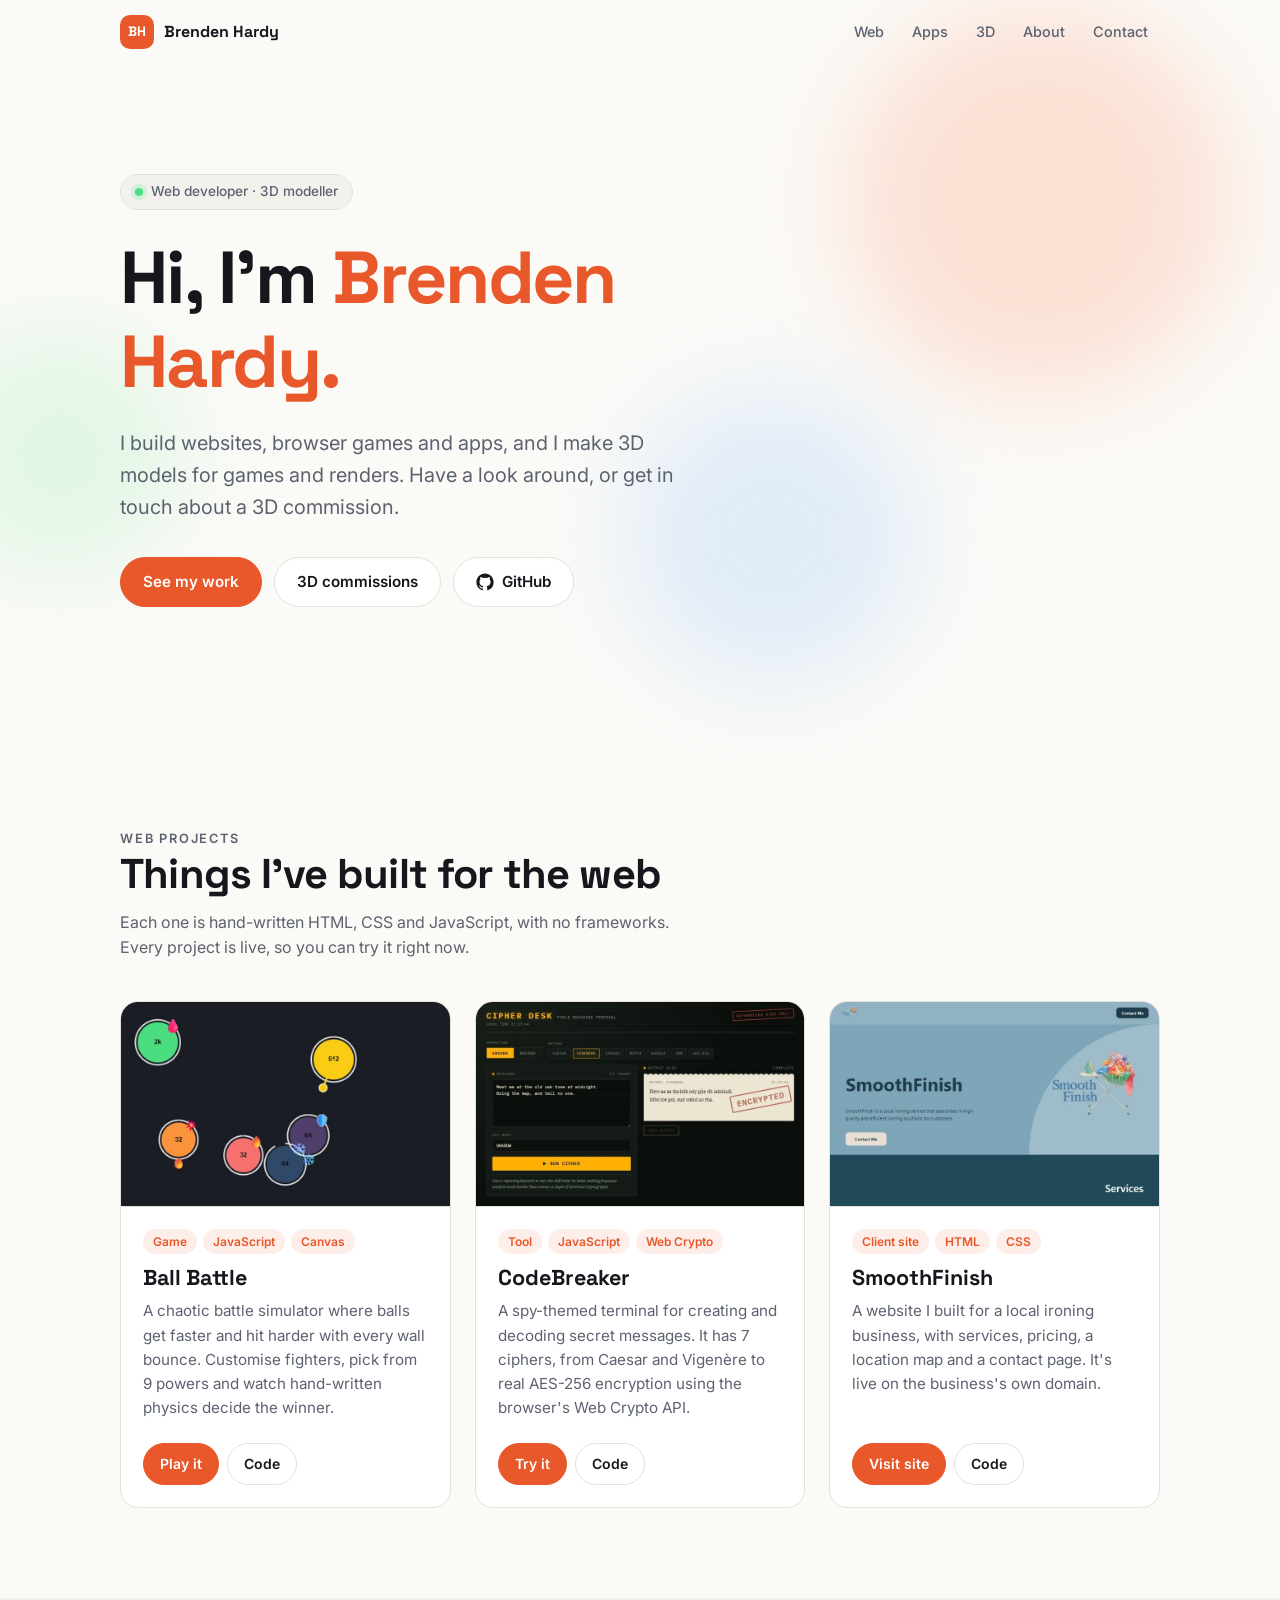
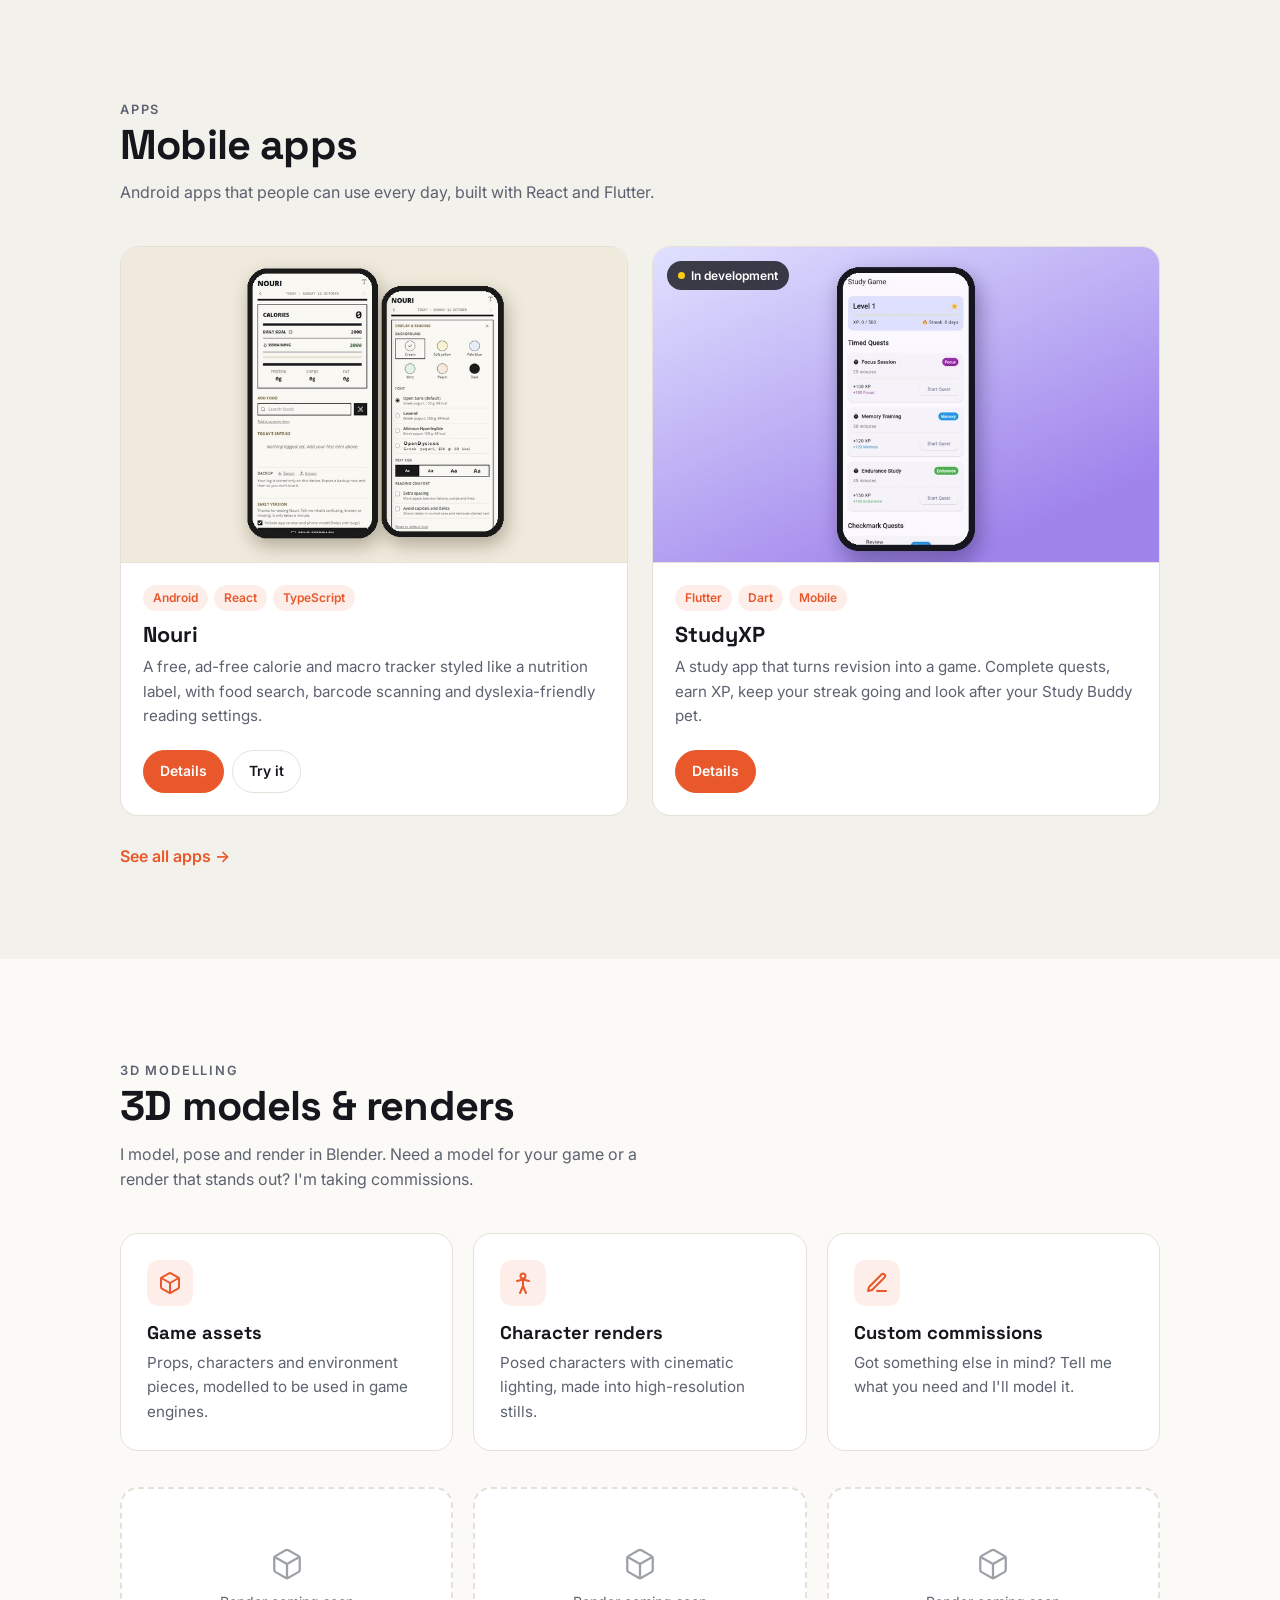
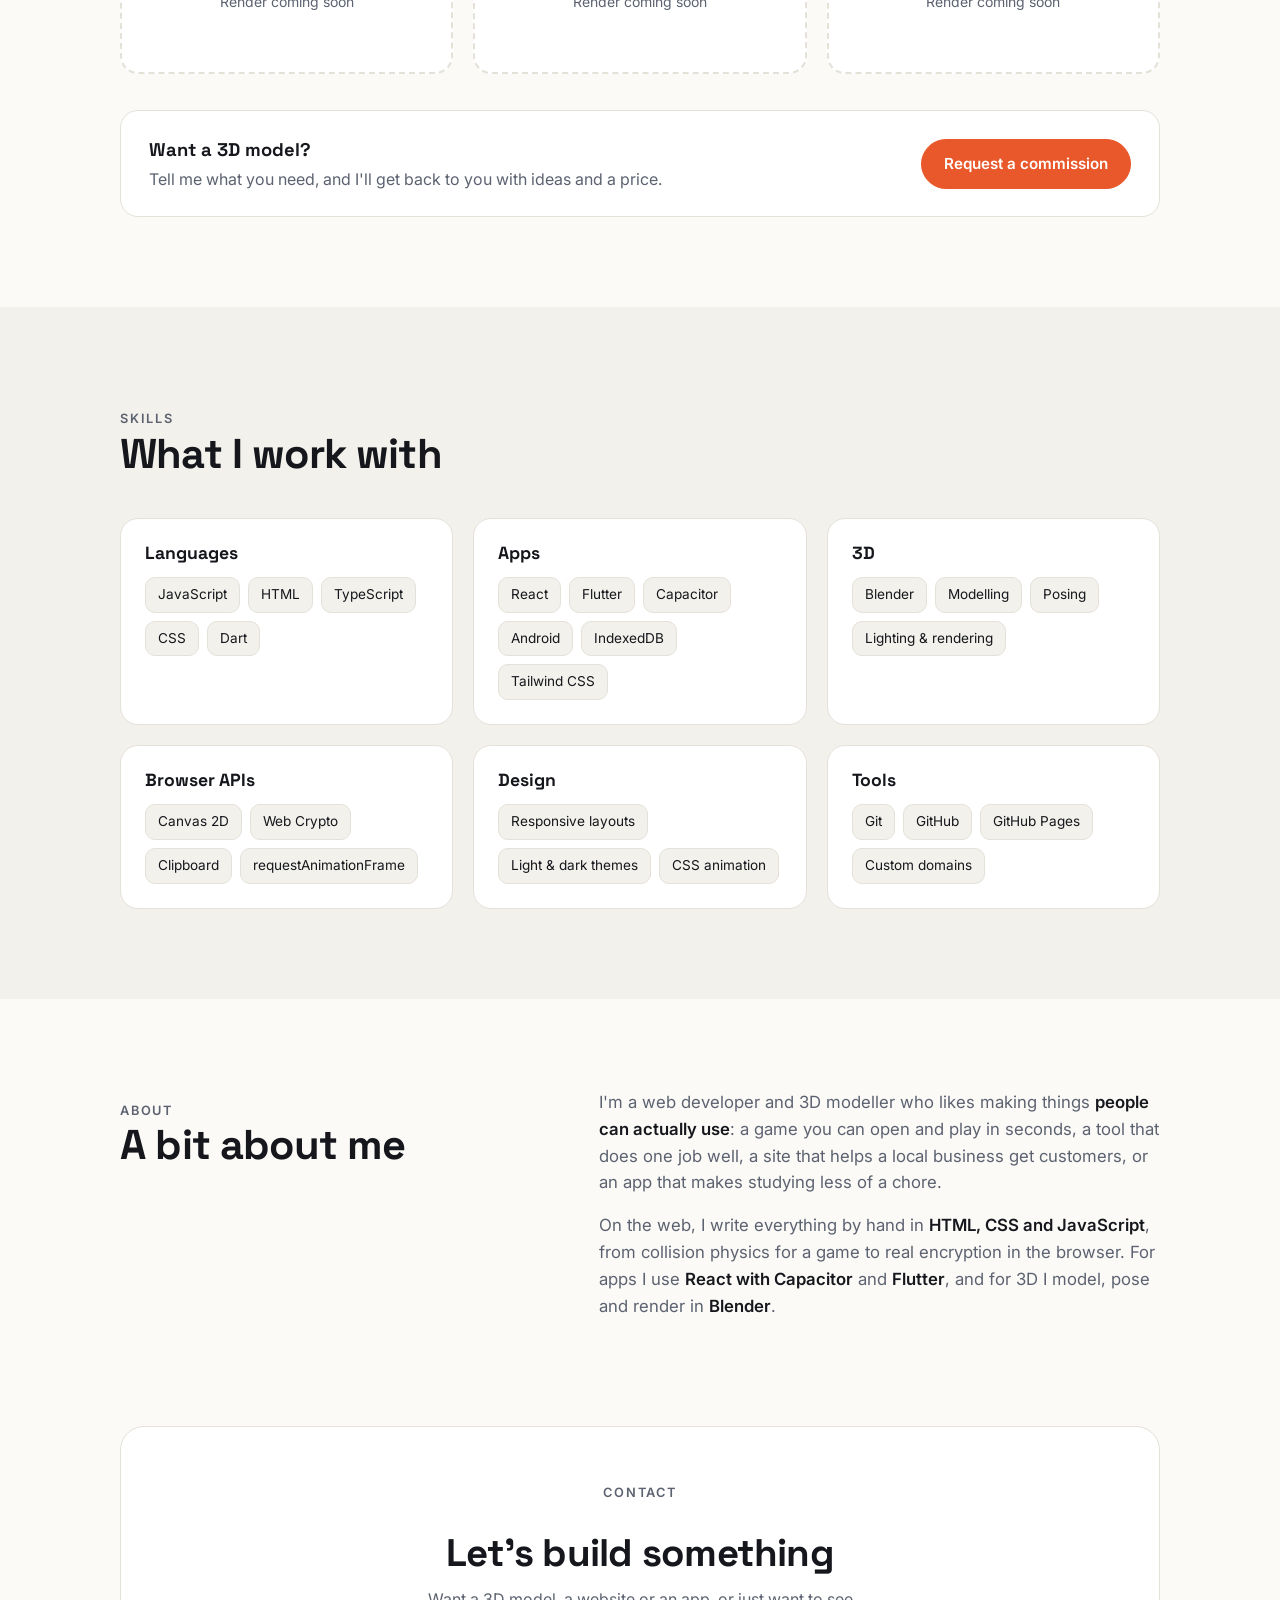
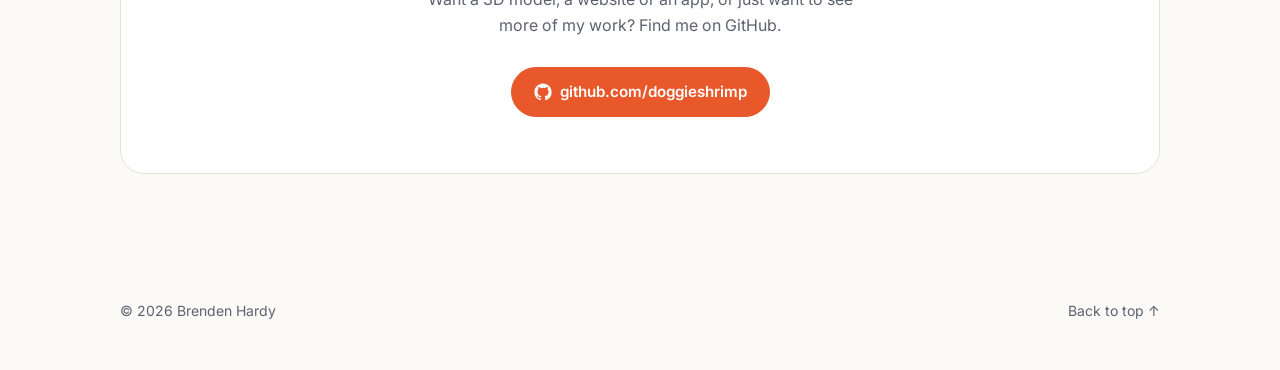
==== commit 34c483c6: "Add Nouri and a dedicated apps page - New apps.html with full sections for Nouri and StudyXP - Home " ====
--- a/index.html
+++ b/index.html
@@ -14,495 +14,7 @@
 <link rel="preconnect" href="https://fonts.googleapis.com">
 <link rel="preconnect" href="https://fonts.gstatic.com" crossorigin>
 <link href="https://fonts.googleapis.com/css2?family=Space+Grotesk:wght@500;600;700&family=Inter:wght@400;500;600&display=swap" rel="stylesheet">
-<style>
-  :root {
-    --bg: #0d0f14;
-    --bg-soft: #13161d;
-    --card: #171a22;
-    --card-hover: #1c2029;
-    --text: #eef0f4;
-    --muted: #9aa1b0;
-    --border: #262a35;
-    --accent: #ff7a45;
-    --accent-soft: rgba(255, 122, 69, 0.14);
-    --accent-text: #0d0f14;
-    --blob-1: rgba(255, 122, 69, 0.22);
-    --blob-2: rgba(96, 165, 250, 0.18);
-    --blob-3: rgba(74, 222, 128, 0.14);
-    --shadow: 0 18px 40px rgba(0, 0, 0, 0.35);
-    --radius: 18px;
-    --display: 'Space Grotesk', system-ui, sans-serif;
-    --body: 'Inter', system-ui, -apple-system, 'Segoe UI', sans-serif;
-  }
-  @media (prefers-color-scheme: light) {
-    :root {
-      --bg: #fbfaf7;
-      --bg-soft: #f3f1ec;
-      --card: #ffffff;
-      --card-hover: #ffffff;
-      --text: #15171c;
-      --muted: #5c6270;
-      --border: #e4e1d9;
-      --accent: #e8582a;
-      --accent-soft: rgba(232, 88, 42, 0.1);
-      --accent-text: #ffffff;
-      --blob-1: rgba(255, 122, 69, 0.2);
-      --blob-2: rgba(96, 165, 250, 0.16);
-      --blob-3: rgba(74, 222, 128, 0.14);
-      --shadow: 0 18px 40px rgba(30, 25, 15, 0.1);
-    }
-  }
-
-  * { box-sizing: border-box; }
-  html { scroll-behavior: smooth; }
-  body {
-    margin: 0;
-    position: relative;
-    z-index: 0;
-    overflow-x: clip;
-    background: var(--bg);
-    color: var(--text);
-    font-family: var(--body);
-    font-size: 16px;
-    line-height: 1.6;
-    -webkit-font-smoothing: antialiased;
-  }
-  a { color: inherit; }
-  img { max-width: 100%; display: block; }
-  .container {
-    width: 100%;
-    max-width: 1080px;
-    margin: 0 auto;
-    padding: 0 20px;
-  }
-  h1, h2, h3 { font-family: var(--display); line-height: 1.15; margin: 0; }
-
-  /* ---------- nav ---------- */
-  .nav {
-    position: fixed;
-    top: 0;
-    left: 0;
-    right: 0;
-    z-index: 10;
-    background: transparent;
-    border-bottom: 1px solid transparent;
-    transition: border-color 0.2s ease, background 0.2s ease;
-  }
-  .nav.scrolled {
-    background: color-mix(in srgb, var(--bg) 85%, transparent);
-    backdrop-filter: blur(12px);
-    -webkit-backdrop-filter: blur(12px);
-    border-bottom-color: var(--border);
-  }
-  section[id] { scroll-margin-top: 64px; }
-  .nav-inner {
-    display: flex;
-    align-items: center;
-    justify-content: space-between;
-    height: 64px;
-  }
-  .logo {
-    display: flex;
-    align-items: center;
-    gap: 10px;
-    font-family: var(--display);
-    font-weight: 700;
-    text-decoration: none;
-  }
-  .logo-mark {
-    display: grid;
-    place-items: center;
-    width: 34px;
-    height: 34px;
-    border-radius: 10px;
-    background: var(--accent);
-    color: var(--accent-text);
-    font-size: 0.85rem;
-    letter-spacing: 0.02em;
-  }
-  .nav-links { display: flex; gap: 4px; }
-  .nav-links a {
-    text-decoration: none;
-    color: var(--muted);
-    font-size: 0.9rem;
-    font-weight: 500;
-    padding: 8px 12px;
-    border-radius: 999px;
-    transition: color 0.15s ease, background 0.15s ease;
-  }
-  .nav-links a:hover { color: var(--text); background: var(--bg-soft); }
-  @media (max-width: 520px) {
-    .logo-name, .nav-links .hide-sm { display: none; }
-    .nav-links a { padding: 8px 9px; }
-  }
-
-  /* ---------- hero ---------- */
-  .hero {
-    position: relative;
-    padding: 174px 0 120px;
-  }
-  /* tall enough that the blurred blobs fade out before reaching its edges */
-  .blobs {
-    position: absolute;
-    inset: -120px 0 -160px;
-    overflow: hidden;
-    pointer-events: none;
-    z-index: -1;
-  }
-  .blob {
-    position: absolute;
-    border-radius: 50%;
-    filter: blur(50px);
-    animation: drift 18s ease-in-out infinite alternate;
-  }
-  .blob.b1 { width: 380px; height: 380px; background: var(--blob-1); top: 130px; right: 4%; }
-  .blob.b2 { width: 300px; height: 300px; background: var(--blob-2); bottom: 200px; right: 28%; animation-delay: -6s; }
-  .blob.b3 { width: 240px; height: 240px; background: var(--blob-3); top: 45%; left: -60px; animation-delay: -12s; }
-  @keyframes drift {
-    from { transform: translate(0, 0) scale(1); }
-    to { transform: translate(40px, 30px) scale(1.12); }
-  }
-  @media (max-width: 600px) {
-    .hero { padding: 130px 0 64px; }
-    .blob { opacity: 0.7; }
-    .blob.b1 { width: 260px; height: 260px; }
-    .blob.b2 { width: 220px; height: 220px; }
-    section { padding: 64px 0; }
-  }
-  @media (prefers-reduced-motion: reduce) {
-    .blob { animation: none; }
-    html { scroll-behavior: auto; }
-  }
-  .hero .container { position: relative; }
-  .eyebrow {
-    display: inline-flex;
-    align-items: center;
-    gap: 8px;
-    font-size: 0.85rem;
-    font-weight: 500;
-    color: var(--muted);
-    background: var(--bg-soft);
-    border: 1px solid var(--border);
-    padding: 6px 14px;
-    border-radius: 999px;
-    margin-bottom: 26px;
-  }
-  .eyebrow .dot {
-    width: 8px;
-    height: 8px;
-    border-radius: 50%;
-    background: #4ade80;
-    box-shadow: 0 0 0 4px rgba(74, 222, 128, 0.18);
-  }
-  .hero h1 {
-    font-size: clamp(2.6rem, 7vw, 4.6rem);
-    font-weight: 700;
-    letter-spacing: -0.03em;
-    max-width: 14ch;
-  }
-  .hero h1 .accent { color: var(--accent); }
-  .hero p.lead {
-    font-size: clamp(1.05rem, 2.2vw, 1.25rem);
-    color: var(--muted);
-    max-width: 560px;
-    margin: 22px 0 34px;
-  }
-  .btn-row { display: flex; gap: 12px; flex-wrap: wrap; }
-  .btn {
-    display: inline-flex;
-    align-items: center;
-    gap: 8px;
-    font-family: var(--body);
-    font-weight: 600;
-    font-size: 0.95rem;
-    text-decoration: none;
-    padding: 12px 22px;
-    border-radius: 999px;
-    border: 1px solid var(--border);
-    background: var(--card);
-    color: var(--text);
-    transition: transform 0.15s ease, border-color 0.15s ease, box-shadow 0.15s ease;
-  }
-  .btn:hover { transform: translateY(-2px); border-color: var(--muted); }
-  .btn.primary {
-    background: var(--accent);
-    border-color: var(--accent);
-    color: var(--accent-text);
-  }
-  .btn.primary:hover { box-shadow: 0 10px 24px var(--accent-soft); }
-  .btn svg { width: 18px; height: 18px; flex-shrink: 0; }
-  .btn.small { padding: 9px 16px; font-size: 0.875rem; }
-
-  /* ---------- sections ---------- */
-  section { padding: 90px 0; }
-  .section-head { margin-bottom: 40px; }
-  .section-label {
-    font-size: 0.8rem;
-    font-weight: 600;
-    letter-spacing: 0.14em;
-    text-transform: uppercase;
-    color: var(--accent);
-    margin: 0 0 10px;
-  }
-  .section-head h2 {
-    font-size: clamp(1.9rem, 4vw, 2.6rem);
-    letter-spacing: -0.02em;
-  }
-  .section-head p {
-    color: var(--muted);
-    max-width: 560px;
-    margin: 12px 0 0;
-  }
-  .alt { background: var(--bg-soft); }
-
-  /* ---------- projects ---------- */
-  .projects {
-    display: grid;
-    grid-template-columns: repeat(auto-fill, minmax(300px, 1fr));
-    gap: 24px;
-  }
-  .project {
-    display: flex;
-    flex-direction: column;
-    background: var(--card);
-    border: 1px solid var(--border);
-    border-radius: var(--radius);
-    overflow: hidden;
-    transition: transform 0.2s ease, box-shadow 0.2s ease, background 0.2s ease;
-  }
-  .project:hover {
-    transform: translateY(-4px);
-    box-shadow: var(--shadow);
-    background: var(--card-hover);
-  }
-  .project-img {
-    aspect-ratio: 16 / 10;
-    overflow: hidden;
-    border-bottom: 1px solid var(--border);
-    background: var(--bg-soft);
-  }
-  .project-img img {
-    width: 100%;
-    height: 100%;
-    object-fit: cover;
-    transition: transform 0.4s ease;
-  }
-  .project:hover .project-img img { transform: scale(1.04); }
-  .project-body {
-    display: flex;
-    flex-direction: column;
-    flex: 1;
-    padding: 22px;
-  }
-  .tags { display: flex; flex-wrap: wrap; gap: 6px; margin-bottom: 12px; }
-  .tag {
-    font-size: 0.75rem;
-    font-weight: 600;
-    color: var(--accent);
-    background: var(--accent-soft);
-    padding: 3px 10px;
-    border-radius: 999px;
-  }
-  .project h3 { font-size: 1.35rem; margin-bottom: 8px; }
-  .project p {
-    color: var(--muted);
-    font-size: 0.95rem;
-    margin: 0 0 22px;
-    flex: 1;
-  }
-  .project .btn-row { gap: 8px; }
-
-  .project-img { position: relative; }
-  .status {
-    position: absolute;
-    top: 14px;
-    left: 14px;
-    display: inline-flex;
-    align-items: center;
-    gap: 6px;
-    font-size: 0.75rem;
-    font-weight: 600;
-    color: #fff;
-    background: rgba(13, 15, 20, 0.78);
-    backdrop-filter: blur(6px);
-    padding: 5px 11px;
-    border-radius: 999px;
-  }
-  .status::before {
-    content: "";
-    width: 7px;
-    height: 7px;
-    border-radius: 50%;
-    background: #facc15;
-  }
-  .btn.disabled {
-    opacity: 0.6;
-    pointer-events: none;
-  }
-
-  /* wide card: image beside text, used when a section has a single item */
-  .project.wide { flex-direction: row; }
-  .project.wide .project-img {
-    flex: 1.15;
-    aspect-ratio: auto;
-    min-height: 320px;
-    border-bottom: none;
-    border-right: 1px solid var(--border);
-  }
-  .project.wide .project-body { flex: 1; padding: 32px; justify-content: center; }
-  .project.wide h3 { font-size: 1.6rem; }
-  .project.wide p { flex: 0; }
-  .feature-list {
-    list-style: none;
-    padding: 0;
-    margin: 0 0 24px;
-    display: grid;
-    gap: 8px;
-    color: var(--muted);
-    font-size: 0.95rem;
-  }
-  .feature-list li { display: flex; gap: 10px; }
-  .feature-list li::before { content: "✦"; color: var(--accent); flex-shrink: 0; }
-  @media (max-width: 760px) {
-    .project.wide { flex-direction: column; }
-    .project.wide .project-img {
-      aspect-ratio: 16 / 10;
-      min-height: 0;
-      border-right: none;
-      border-bottom: 1px solid var(--border);
-    }
-    .project.wide .project-body { padding: 22px; }
-  }
-
-  /* ---------- 3D modelling ---------- */
-  .services {
-    display: grid;
-    grid-template-columns: repeat(auto-fit, minmax(240px, 1fr));
-    gap: 20px;
-    margin-bottom: 36px;
-  }
-  .service {
-    background: var(--card);
-    border: 1px solid var(--border);
-    border-radius: var(--radius);
-    padding: 26px;
-  }
-  .service-icon {
-    display: grid;
-    place-items: center;
-    width: 46px;
-    height: 46px;
-    border-radius: 12px;
-    background: var(--accent-soft);
-    color: var(--accent);
-    margin-bottom: 16px;
-  }
-  .service-icon svg { width: 24px; height: 24px; }
-  .service h3 { font-size: 1.15rem; margin-bottom: 8px; }
-  .service p { color: var(--muted); font-size: 0.95rem; margin: 0; }
-  .gallery {
-    display: grid;
-    grid-template-columns: repeat(auto-fill, minmax(260px, 1fr));
-    gap: 20px;
-    margin-bottom: 36px;
-  }
-  .render {
-    aspect-ratio: 16 / 9;
-    border-radius: var(--radius);
-    overflow: hidden;
-    background: var(--card);
-    border: 1px solid var(--border);
-  }
-  .render img { width: 100%; height: 100%; object-fit: cover; }
-  .render.placeholder {
-    display: grid;
-    place-items: center;
-    align-content: center;
-    gap: 10px;
-    border: 2px dashed var(--border);
-    color: var(--muted);
-    font-size: 0.875rem;
-    text-align: center;
-    padding: 16px;
-  }
-  .render.placeholder svg { width: 34px; height: 34px; opacity: 0.6; }
-  .cta-row {
-    display: flex;
-    align-items: center;
-    justify-content: space-between;
-    gap: 16px 24px;
-    flex-wrap: wrap;
-    background: var(--card);
-    border: 1px solid var(--border);
-    border-radius: var(--radius);
-    padding: 24px 28px;
-  }
-  .cta-row p { margin: 0; color: var(--muted); }
-  .cta-row strong { color: var(--text); font-family: var(--display); font-size: 1.15rem; display: block; margin-bottom: 2px; }
-
-  /* ---------- skills ---------- */
-  .skills {
-    display: grid;
-    grid-template-columns: repeat(auto-fit, minmax(300px, 1fr));
-    gap: 20px;
-  }
-  .skill-group {
-    background: var(--card);
-    border: 1px solid var(--border);
-    border-radius: var(--radius);
-    padding: 24px;
-  }
-  .skill-group h3 { font-size: 1.1rem; margin-bottom: 14px; }
-  .chips { display: flex; flex-wrap: wrap; gap: 8px; }
-  .chip {
-    font-size: 0.85rem;
-    padding: 6px 12px;
-    border-radius: 10px;
-    background: var(--bg-soft);
-    border: 1px solid var(--border);
-  }
-
-  /* ---------- about ---------- */
-  .about {
-    display: grid;
-    grid-template-columns: 1fr 1.3fr;
-    gap: 48px;
-    align-items: start;
-  }
-  @media (max-width: 760px) { .about { grid-template-columns: 1fr; gap: 20px; } }
-  .about-text p { color: var(--muted); margin: 0 0 16px; font-size: 1.05rem; }
-  .about-text p strong { color: var(--text); font-weight: 600; }
-
-  /* ---------- contact ---------- */
-  .contact-card {
-    text-align: center;
-    background: var(--card);
-    border: 1px solid var(--border);
-    border-radius: 24px;
-    padding: 56px 24px;
-    position: relative;
-    overflow: hidden;
-  }
-  .contact-card h2 { font-size: clamp(1.8rem, 4vw, 2.4rem); letter-spacing: -0.02em; margin-bottom: 12px; }
-  .contact-card p { color: var(--muted); max-width: 460px; margin: 0 auto 28px; }
-  .contact-card .btn-row { justify-content: center; }
-
-  footer {
-    padding: 36px 0 48px;
-    color: var(--muted);
-    font-size: 0.875rem;
-  }
-  .footer-inner {
-    display: flex;
-    justify-content: space-between;
-    gap: 12px;
-    flex-wrap: wrap;
-  }
-  footer a { color: var(--muted); text-decoration: none; }
-  footer a:hover { color: var(--text); }
-
-  :focus-visible { outline: 2px solid var(--accent); outline-offset: 3px; border-radius: 6px; }
-</style>
+<link rel="stylesheet" href="styles.css">
 </head>
 <body>
 
@@ -514,7 +26,7 @@
     </a>
     <div class="nav-links">
       <a href="#projects">Web</a>
-      <a href="#apps">Apps</a>
+      <a href="apps.html">Apps</a>
       <a href="#modelling">3D</a>
       <a href="#about" class="hide-sm">About</a>
       <a href="#contact">Contact</a>
@@ -606,29 +118,44 @@
       <div class="section-head">
         <p class="section-label">Apps</p>
         <h2>Mobile apps</h2>
-        <p>Cross-platform apps built with Flutter, so one codebase runs on Android, iOS and the web.</p>
-      </div>
-
-      <article class="project wide">
-        <div class="project-img">
-          <img src="images/studyxp.jpg" alt="StudyXP home screen showing level, XP, streak and timed study quests" width="800" height="500" loading="lazy">
-          <span class="status">In development</span>
-        </div>
-        <div class="project-body">
-          <div class="tags"><span class="tag">Flutter</span><span class="tag">Dart</span><span class="tag">Mobile</span></div>
-          <h3>StudyXP</h3>
-          <p>A study app that turns revision into a game. Instead of a boring to-do list, you complete quests, earn XP and level up.</p>
-          <ul class="feature-list">
-            <li>Timed focus quests and daily checkmark quests, plus your own custom ones</li>
-            <li>XP, levels and a daily streak to keep you coming back</li>
-            <li>A Study Buddy pet to feed, look after and play a mini-game with</li>
-            <li>Progress is saved on your device</li>
-          </ul>
-          <div class="btn-row">
-            <span class="btn small disabled" aria-disabled="true">Coming soon</span>
-          </div>
-        </div>
-      </article>
+        <p>Android apps that people can use every day, built with React and Flutter.</p>
+      </div>
+
+      <div class="projects">
+        <article class="project">
+          <div class="project-img">
+            <img src="images/nouri.jpg" alt="Nouri's daily log and its dyslexia-friendly display settings on two phones" width="800" height="500" loading="lazy">
+          </div>
+          <div class="project-body">
+            <div class="tags"><span class="tag">Android</span><span class="tag">React</span><span class="tag">TypeScript</span></div>
+            <h3>Nouri</h3>
+            <p>A free, ad-free calorie and macro tracker styled like a nutrition label, with food search, barcode scanning and dyslexia-friendly reading settings.</p>
+            <div class="btn-row">
+              <a class="btn primary small" href="apps.html#nouri">Details</a>
+              <a class="btn small" href="https://doggieshrimp.github.io/nouri/" target="_blank" rel="noopener">Try it</a>
+            </div>
+          </div>
+        </article>
+
+        <article class="project">
+          <div class="project-img">
+            <img src="images/studyxp.jpg" alt="StudyXP home screen showing level, XP, streak and timed study quests" width="800" height="500" loading="lazy">
+            <span class="status">In development</span>
+          </div>
+          <div class="project-body">
+            <div class="tags"><span class="tag">Flutter</span><span class="tag">Dart</span><span class="tag">Mobile</span></div>
+            <h3>StudyXP</h3>
+            <p>A study app that turns revision into a game. Complete quests, earn XP, keep your streak going and look after your Study Buddy pet.</p>
+            <div class="btn-row">
+              <a class="btn primary small" href="apps.html#studyxp">Details</a>
+            </div>
+          </div>
+        </article>
+      </div>
+
+      <div class="section-foot">
+        <a class="link-arrow" href="apps.html">See all apps →</a>
+      </div>
     </div>
   </section>
 
@@ -696,11 +223,11 @@
       <div class="skills">
         <div class="skill-group">
           <h3>Languages</h3>
-          <div class="chips"><span class="chip">JavaScript</span><span class="chip">HTML</span><span class="chip">CSS</span><span class="chip">Dart</span></div>
+          <div class="chips"><span class="chip">JavaScript</span><span class="chip">HTML</span><span class="chip">TypeScript</span><span class="chip">CSS</span><span class="chip">Dart</span></div>
         </div>
         <div class="skill-group">
           <h3>Apps</h3>
-          <div class="chips"><span class="chip">Flutter</span><span class="chip">Android</span><span class="chip">Local storage</span></div>
+          <div class="chips"><span class="chip">React</span><span class="chip">Flutter</span><span class="chip">Capacitor</span><span class="chip">Android</span><span class="chip">IndexedDB</span><span class="chip">Tailwind CSS</span></div>
         </div>
         <div class="skill-group">
           <h3>3D</h3>
@@ -730,7 +257,7 @@
       </div>
       <div class="about-text">
         <p>I'm a web developer and 3D modeller who likes making things <strong>people can actually use</strong>: a game you can open and play in seconds, a tool that does one job well, a site that helps a local business get customers, or an app that makes studying less of a chore.</p>
-        <p>On the web, I write everything by hand in <strong>HTML, CSS and JavaScript</strong>, from collision physics for a game to real encryption in the browser. For apps I use <strong>Flutter</strong>, and for 3D I model, pose and render in <strong>Blender</strong>.</p>
+        <p>On the web, I write everything by hand in <strong>HTML, CSS and JavaScript</strong>, from collision physics for a game to real encryption in the browser. For apps I use <strong>React with Capacitor</strong> and <strong>Flutter</strong>, and for 3D I model, pose and render in <strong>Blender</strong>.</p>
       </div>
     </div>
   </section>
--- a/styles.css
+++ b/styles.css
@@ -0,0 +1,635 @@
+:root {
+  --bg: #0d0f14;
+  --bg-soft: #13161d;
+  --card: #171a22;
+  --card-hover: #1c2029;
+  --text: #eef0f4;
+  --muted: #9aa1b0;
+  --border: #262a35;
+  --accent: #ff7a45;
+  --accent-soft: rgba(255, 122, 69, 0.14);
+  --accent-text: #0d0f14;
+  --blob-1: rgba(255, 122, 69, 0.22);
+  --blob-2: rgba(96, 165, 250, 0.18);
+  --blob-3: rgba(74, 222, 128, 0.14);
+  --shadow: 0 18px 40px rgba(0, 0, 0, 0.35);
+  --radius: 18px;
+  --display: 'Space Grotesk', system-ui, sans-serif;
+  --body: 'Inter', system-ui, -apple-system, 'Segoe UI', sans-serif;
+}
+@media (prefers-color-scheme: light) {
+  :root {
+    --bg: #fbfaf7;
+    --bg-soft: #f3f1ec;
+    --card: #ffffff;
+    --card-hover: #ffffff;
+    --text: #15171c;
+    --muted: #5c6270;
+    --border: #e4e1d9;
+    --accent: #e8582a;
+    --accent-soft: rgba(232, 88, 42, 0.1);
+    --accent-text: #ffffff;
+    --blob-1: rgba(255, 122, 69, 0.2);
+    --blob-2: rgba(96, 165, 250, 0.16);
+    --blob-3: rgba(74, 222, 128, 0.14);
+    --shadow: 0 18px 40px rgba(30, 25, 15, 0.1);
+  }
+}
+
+* { box-sizing: border-box; }
+html { scroll-behavior: smooth; }
+body {
+  margin: 0;
+  position: relative;
+  z-index: 0;
+  overflow-x: clip;
+  background: var(--bg);
+  color: var(--text);
+  font-family: var(--body);
+  font-size: 16px;
+  line-height: 1.6;
+  -webkit-font-smoothing: antialiased;
+}
+a { color: inherit; }
+img { max-width: 100%; display: block; }
+.container {
+  width: 100%;
+  max-width: 1080px;
+  margin: 0 auto;
+  padding: 0 20px;
+}
+h1, h2, h3 { font-family: var(--display); line-height: 1.15; margin: 0; }
+
+/* ---------- nav ---------- */
+.nav {
+  position: fixed;
+  top: 0;
+  left: 0;
+  right: 0;
+  z-index: 10;
+  background: transparent;
+  border-bottom: 1px solid transparent;
+  transition: border-color 0.2s ease, background 0.2s ease;
+}
+.nav.scrolled {
+  background: color-mix(in srgb, var(--bg) 85%, transparent);
+  backdrop-filter: blur(12px);
+  -webkit-backdrop-filter: blur(12px);
+  border-bottom-color: var(--border);
+}
+section[id] { scroll-margin-top: 64px; }
+.nav-inner {
+  display: flex;
+  align-items: center;
+  justify-content: space-between;
+  height: 64px;
+}
+.logo {
+  display: flex;
+  align-items: center;
+  gap: 10px;
+  font-family: var(--display);
+  font-weight: 700;
+  text-decoration: none;
+}
+.logo-mark {
+  display: grid;
+  place-items: center;
+  width: 34px;
+  height: 34px;
+  border-radius: 10px;
+  background: var(--accent);
+  color: var(--accent-text);
+  font-size: 0.85rem;
+  letter-spacing: 0.02em;
+}
+.nav-links { display: flex; gap: 4px; }
+.nav-links a {
+  text-decoration: none;
+  color: var(--muted);
+  font-size: 0.9rem;
+  font-weight: 500;
+  padding: 8px 12px;
+  border-radius: 999px;
+  transition: color 0.15s ease, background 0.15s ease;
+}
+.nav-links a:hover { color: var(--text); background: var(--bg-soft); }
+@media (max-width: 520px) {
+  .logo-name, .nav-links .hide-sm { display: none; }
+  .nav-links a { padding: 8px 9px; }
+}
+
+/* ---------- hero ---------- */
+.hero {
+  position: relative;
+  padding: 174px 0 120px;
+}
+/* tall enough that the blurred blobs fade out before reaching its edges */
+.blobs {
+  position: absolute;
+  inset: -120px 0 -160px;
+  overflow: hidden;
+  pointer-events: none;
+  z-index: -1;
+}
+.blob {
+  position: absolute;
+  border-radius: 50%;
+  filter: blur(50px);
+  animation: drift 18s ease-in-out infinite alternate;
+}
+.blob.b1 { width: 380px; height: 380px; background: var(--blob-1); top: 130px; right: 4%; }
+.blob.b2 { width: 300px; height: 300px; background: var(--blob-2); bottom: 200px; right: 28%; animation-delay: -6s; }
+.blob.b3 { width: 240px; height: 240px; background: var(--blob-3); top: 45%; left: -60px; animation-delay: -12s; }
+@keyframes drift {
+  from { transform: translate(0, 0) scale(1); }
+  to { transform: translate(40px, 30px) scale(1.12); }
+}
+@media (max-width: 600px) {
+  .hero { padding: 130px 0 64px; }
+  .blob { opacity: 0.7; }
+  .blob.b1 { width: 260px; height: 260px; }
+  .blob.b2 { width: 220px; height: 220px; }
+  section { padding: 64px 0; }
+}
+@media (prefers-reduced-motion: reduce) {
+  .blob { animation: none; }
+  html { scroll-behavior: auto; }
+}
+.hero .container { position: relative; }
+.eyebrow {
+  display: inline-flex;
+  align-items: center;
+  gap: 8px;
+  font-size: 0.85rem;
+  font-weight: 500;
+  color: var(--muted);
+  background: var(--bg-soft);
+  border: 1px solid var(--border);
+  padding: 6px 14px;
+  border-radius: 999px;
+  margin-bottom: 26px;
+}
+.eyebrow .dot {
+  width: 8px;
+  height: 8px;
+  border-radius: 50%;
+  background: #4ade80;
+  box-shadow: 0 0 0 4px rgba(74, 222, 128, 0.18);
+}
+.hero h1 {
+  font-size: clamp(2.6rem, 7vw, 4.6rem);
+  font-weight: 700;
+  letter-spacing: -0.03em;
+  max-width: 14ch;
+}
+.hero h1 .accent { color: var(--accent); }
+.hero p.lead {
+  font-size: clamp(1.05rem, 2.2vw, 1.25rem);
+  color: var(--muted);
+  max-width: 560px;
+  margin: 22px 0 34px;
+}
+.btn-row { display: flex; gap: 12px; flex-wrap: wrap; }
+.btn {
+  display: inline-flex;
+  align-items: center;
+  gap: 8px;
+  font-family: var(--body);
+  font-weight: 600;
+  font-size: 0.95rem;
+  text-decoration: none;
+  padding: 12px 22px;
+  border-radius: 999px;
+  border: 1px solid var(--border);
+  background: var(--card);
+  color: var(--text);
+  transition: transform 0.15s ease, border-color 0.15s ease, box-shadow 0.15s ease;
+}
+.btn:hover { transform: translateY(-2px); border-color: var(--muted); }
+.btn.primary {
+  background: var(--accent);
+  border-color: var(--accent);
+  color: var(--accent-text);
+}
+.btn.primary:hover { box-shadow: 0 10px 24px var(--accent-soft); }
+.btn svg { width: 18px; height: 18px; flex-shrink: 0; }
+.btn.small { padding: 9px 16px; font-size: 0.875rem; }
+
+/* ---------- sections ---------- */
+section { padding: 90px 0; }
+.section-head { margin-bottom: 40px; }
+.section-label {
+  font-size: 0.8rem;
+  font-weight: 600;
+  letter-spacing: 0.14em;
+  text-transform: uppercase;
+  color: var(--accent);
+  margin: 0 0 10px;
+}
+.section-head h2 {
+  font-size: clamp(1.9rem, 4vw, 2.6rem);
+  letter-spacing: -0.02em;
+}
+.section-head p {
+  color: var(--muted);
+  max-width: 560px;
+  margin: 12px 0 0;
+}
+.alt { background: var(--bg-soft); }
+
+/* ---------- projects ---------- */
+.projects {
+  display: grid;
+  grid-template-columns: repeat(auto-fit, minmax(300px, 1fr));
+  gap: 24px;
+}
+.project {
+  display: flex;
+  flex-direction: column;
+  background: var(--card);
+  border: 1px solid var(--border);
+  border-radius: var(--radius);
+  overflow: hidden;
+  transition: transform 0.2s ease, box-shadow 0.2s ease, background 0.2s ease;
+}
+.project:hover {
+  transform: translateY(-4px);
+  box-shadow: var(--shadow);
+  background: var(--card-hover);
+}
+.project-img {
+  aspect-ratio: 16 / 10;
+  overflow: hidden;
+  border-bottom: 1px solid var(--border);
+  background: var(--bg-soft);
+}
+.project-img img {
+  width: 100%;
+  height: 100%;
+  object-fit: cover;
+  transition: transform 0.4s ease;
+}
+.project:hover .project-img img { transform: scale(1.04); }
+.project-body {
+  display: flex;
+  flex-direction: column;
+  flex: 1;
+  padding: 22px;
+}
+.tags { display: flex; flex-wrap: wrap; gap: 6px; margin-bottom: 12px; }
+.tag {
+  font-size: 0.75rem;
+  font-weight: 600;
+  color: var(--accent);
+  background: var(--accent-soft);
+  padding: 3px 10px;
+  border-radius: 999px;
+}
+.project h3 { font-size: 1.35rem; margin-bottom: 8px; }
+.project p {
+  color: var(--muted);
+  font-size: 0.95rem;
+  margin: 0 0 22px;
+  flex: 1;
+}
+.project .btn-row { gap: 8px; }
+
+.project-img { position: relative; }
+.status {
+  position: absolute;
+  top: 14px;
+  left: 14px;
+  display: inline-flex;
+  align-items: center;
+  gap: 6px;
+  font-size: 0.75rem;
+  font-weight: 600;
+  color: #fff;
+  background: rgba(13, 15, 20, 0.78);
+  backdrop-filter: blur(6px);
+  padding: 5px 11px;
+  border-radius: 999px;
+}
+.status::before {
+  content: "";
+  width: 7px;
+  height: 7px;
+  border-radius: 50%;
+  background: #facc15;
+}
+.btn.disabled {
+  opacity: 0.6;
+  pointer-events: none;
+}
+
+/* wide card: image beside text, used when a section has a single item */
+.project.wide { flex-direction: row; }
+.project.wide .project-img {
+  flex: 1.15;
+  aspect-ratio: auto;
+  min-height: 320px;
+  border-bottom: none;
+  border-right: 1px solid var(--border);
+}
+.project.wide .project-body { flex: 1; padding: 32px; justify-content: center; }
+.project.wide h3 { font-size: 1.6rem; }
+.project.wide p { flex: 0; }
+.feature-list {
+  list-style: none;
+  padding: 0;
+  margin: 0 0 24px;
+  display: grid;
+  gap: 8px;
+  color: var(--muted);
+  font-size: 0.95rem;
+}
+.feature-list li { display: flex; gap: 10px; }
+.feature-list li::before { content: "✦"; color: var(--accent); flex-shrink: 0; }
+@media (max-width: 760px) {
+  .project.wide { flex-direction: column; }
+  .project.wide .project-img {
+    aspect-ratio: 16 / 10;
+    min-height: 0;
+    border-right: none;
+    border-bottom: 1px solid var(--border);
+  }
+  .project.wide .project-body { padding: 22px; }
+}
+
+/* ---------- 3D modelling ---------- */
+.services {
+  display: grid;
+  grid-template-columns: repeat(auto-fit, minmax(240px, 1fr));
+  gap: 20px;
+  margin-bottom: 36px;
+}
+.service {
+  background: var(--card);
+  border: 1px solid var(--border);
+  border-radius: var(--radius);
+  padding: 26px;
+}
+.service-icon {
+  display: grid;
+  place-items: center;
+  width: 46px;
+  height: 46px;
+  border-radius: 12px;
+  background: var(--accent-soft);
+  color: var(--accent);
+  margin-bottom: 16px;
+}
+.service-icon svg { width: 24px; height: 24px; }
+.service h3 { font-size: 1.15rem; margin-bottom: 8px; }
+.service p { color: var(--muted); font-size: 0.95rem; margin: 0; }
+.gallery {
+  display: grid;
+  grid-template-columns: repeat(auto-fill, minmax(260px, 1fr));
+  gap: 20px;
+  margin-bottom: 36px;
+}
+.render {
+  aspect-ratio: 16 / 9;
+  border-radius: var(--radius);
+  overflow: hidden;
+  background: var(--card);
+  border: 1px solid var(--border);
+}
+.render img { width: 100%; height: 100%; object-fit: cover; }
+.render.placeholder {
+  display: grid;
+  place-items: center;
+  align-content: center;
+  gap: 10px;
+  border: 2px dashed var(--border);
+  color: var(--muted);
+  font-size: 0.875rem;
+  text-align: center;
+  padding: 16px;
+}
+.render.placeholder svg { width: 34px; height: 34px; opacity: 0.6; }
+.cta-row {
+  display: flex;
+  align-items: center;
+  justify-content: space-between;
+  gap: 16px 24px;
+  flex-wrap: wrap;
+  background: var(--card);
+  border: 1px solid var(--border);
+  border-radius: var(--radius);
+  padding: 24px 28px;
+}
+.cta-row p { margin: 0; color: var(--muted); }
+.cta-row strong { color: var(--text); font-family: var(--display); font-size: 1.15rem; display: block; margin-bottom: 2px; }
+
+/* ---------- skills ---------- */
+.skills {
+  display: grid;
+  grid-template-columns: repeat(auto-fit, minmax(300px, 1fr));
+  gap: 20px;
+}
+.skill-group {
+  background: var(--card);
+  border: 1px solid var(--border);
+  border-radius: var(--radius);
+  padding: 24px;
+}
+.skill-group h3 { font-size: 1.1rem; margin-bottom: 14px; }
+.chips { display: flex; flex-wrap: wrap; gap: 8px; }
+.chip {
+  font-size: 0.85rem;
+  padding: 6px 12px;
+  border-radius: 10px;
+  background: var(--bg-soft);
+  border: 1px solid var(--border);
+}
+
+/* ---------- about ---------- */
+.about {
+  display: grid;
+  grid-template-columns: 1fr 1.3fr;
+  gap: 48px;
+  align-items: start;
+}
+@media (max-width: 760px) { .about { grid-template-columns: 1fr; gap: 20px; } }
+.about-text p { color: var(--muted); margin: 0 0 16px; font-size: 1.05rem; }
+.about-text p strong { color: var(--text); font-weight: 600; }
+
+/* ---------- contact ---------- */
+.contact-card {
+  text-align: center;
+  background: var(--card);
+  border: 1px solid var(--border);
+  border-radius: 24px;
+  padding: 56px 24px;
+  position: relative;
+  overflow: hidden;
+}
+.contact-card h2 { font-size: clamp(1.8rem, 4vw, 2.4rem); letter-spacing: -0.02em; margin-bottom: 12px; }
+.contact-card p { color: var(--muted); max-width: 460px; margin: 0 auto 28px; }
+.contact-card .btn-row { justify-content: center; }
+
+footer {
+  padding: 36px 0 48px;
+  color: var(--muted);
+  font-size: 0.875rem;
+}
+.footer-inner {
+  display: flex;
+  justify-content: space-between;
+  gap: 12px;
+  flex-wrap: wrap;
+}
+footer a { color: var(--muted); text-decoration: none; }
+footer a:hover { color: var(--text); }
+
+:focus-visible { outline: 2px solid var(--accent); outline-offset: 3px; border-radius: 6px; }
+
+/* ---------- multi-page bits ---------- */
+.nav-links a.active { color: var(--text); background: var(--bg-soft); }
+.link-arrow {
+  display: inline-flex;
+  align-items: center;
+  gap: 6px;
+  font-weight: 600;
+  color: var(--accent);
+  text-decoration: none;
+}
+.link-arrow:hover { text-decoration: underline; text-underline-offset: 4px; }
+.section-foot { margin-top: 28px; }
+
+/* ---------- apps page ---------- */
+.page-hero {
+  position: relative;
+  padding: 150px 0 40px;
+}
+.page-hero h1 {
+  font-size: clamp(2.4rem, 6vw, 3.8rem);
+  letter-spacing: -0.03em;
+}
+.page-hero p.lead {
+  font-size: clamp(1.05rem, 2.2vw, 1.2rem);
+  color: var(--muted);
+  max-width: 600px;
+  margin: 18px 0 28px;
+}
+.jump { display: flex; gap: 10px; flex-wrap: wrap; }
+.jump a {
+  display: inline-flex;
+  align-items: center;
+  gap: 10px;
+  text-decoration: none;
+  font-weight: 600;
+  font-size: 0.95rem;
+  padding: 8px 16px 8px 8px;
+  border-radius: 999px;
+  background: var(--card);
+  border: 1px solid var(--border);
+  transition: border-color 0.15s ease, transform 0.15s ease;
+}
+.jump a:hover { border-color: var(--muted); transform: translateY(-2px); }
+.jump img, .jump .app-glyph { width: 30px; height: 30px; border-radius: 8px; }
+
+.app-detail {
+  display: grid;
+  grid-template-columns: 1.05fr 1fr;
+  gap: 56px;
+  align-items: center;
+}
+.app-detail.reverse .app-copy { order: 2; }
+@media (max-width: 860px) {
+  .app-detail { grid-template-columns: 1fr; gap: 36px; }
+  .app-detail.reverse .app-copy { order: 0; }
+}
+.app-title {
+  display: flex;
+  align-items: center;
+  gap: 16px;
+  margin-bottom: 14px;
+}
+.app-icon {
+  width: 64px;
+  height: 64px;
+  border-radius: 16px;
+  border: 1px solid var(--border);
+  flex-shrink: 0;
+}
+.app-glyph {
+  display: grid;
+  place-items: center;
+  width: 64px;
+  height: 64px;
+  border-radius: 16px;
+  background: linear-gradient(135deg, #c7c9ff, #8f6be8);
+  color: #fff;
+  font-family: var(--display);
+  font-weight: 700;
+  font-size: 1.3rem;
+  flex-shrink: 0;
+}
+.jump .app-glyph { font-size: 0.7rem; }
+.app-title h2 { font-size: clamp(1.9rem, 4vw, 2.5rem); letter-spacing: -0.02em; }
+.app-title .pill {
+  display: inline-flex;
+  align-items: center;
+  gap: 6px;
+  margin-top: 6px;
+  font-size: 0.8rem;
+  font-weight: 600;
+  color: var(--muted);
+}
+.pill::before {
+  content: "";
+  width: 7px;
+  height: 7px;
+  border-radius: 50%;
+  background: var(--pill-dot, #4ade80);
+}
+.pill.dev { --pill-dot: #facc15; }
+.app-copy > p { color: var(--muted); font-size: 1.05rem; margin: 0 0 24px; }
+.feature-groups {
+  display: grid;
+  grid-template-columns: repeat(2, 1fr);
+  gap: 18px 24px;
+  margin-bottom: 26px;
+}
+@media (max-width: 520px) { .feature-groups { grid-template-columns: 1fr; } }
+.feature-groups h3 {
+  font-size: 0.95rem;
+  margin-bottom: 6px;
+}
+.feature-groups p { margin: 0; color: var(--muted); font-size: 0.92rem; }
+.built-with { margin-bottom: 26px; }
+.built-with .chips { margin-top: 10px; }
+.built-with h3 {
+  font-family: var(--body);
+  font-size: 0.75rem;
+  font-weight: 600;
+  letter-spacing: 0.12em;
+  text-transform: uppercase;
+  color: var(--muted);
+}
+
+.phones {
+  display: flex;
+  justify-content: center;
+  align-items: flex-start;
+  gap: 20px;
+}
+.phone {
+  width: min(240px, 46%);
+  padding: 8px;
+  border-radius: 34px;
+  background: #1a1a1a;
+  box-shadow: var(--shadow), 0 0 0 1px var(--border);
+}
+.phone img {
+  width: 100%;
+  height: auto;
+  border-radius: 26px;
+  aspect-ratio: 390 / 844;
+  object-fit: cover;
+}
+.phones .phone:nth-child(2) { margin-top: 48px; }
+.phone.solo { width: min(270px, 70%); }
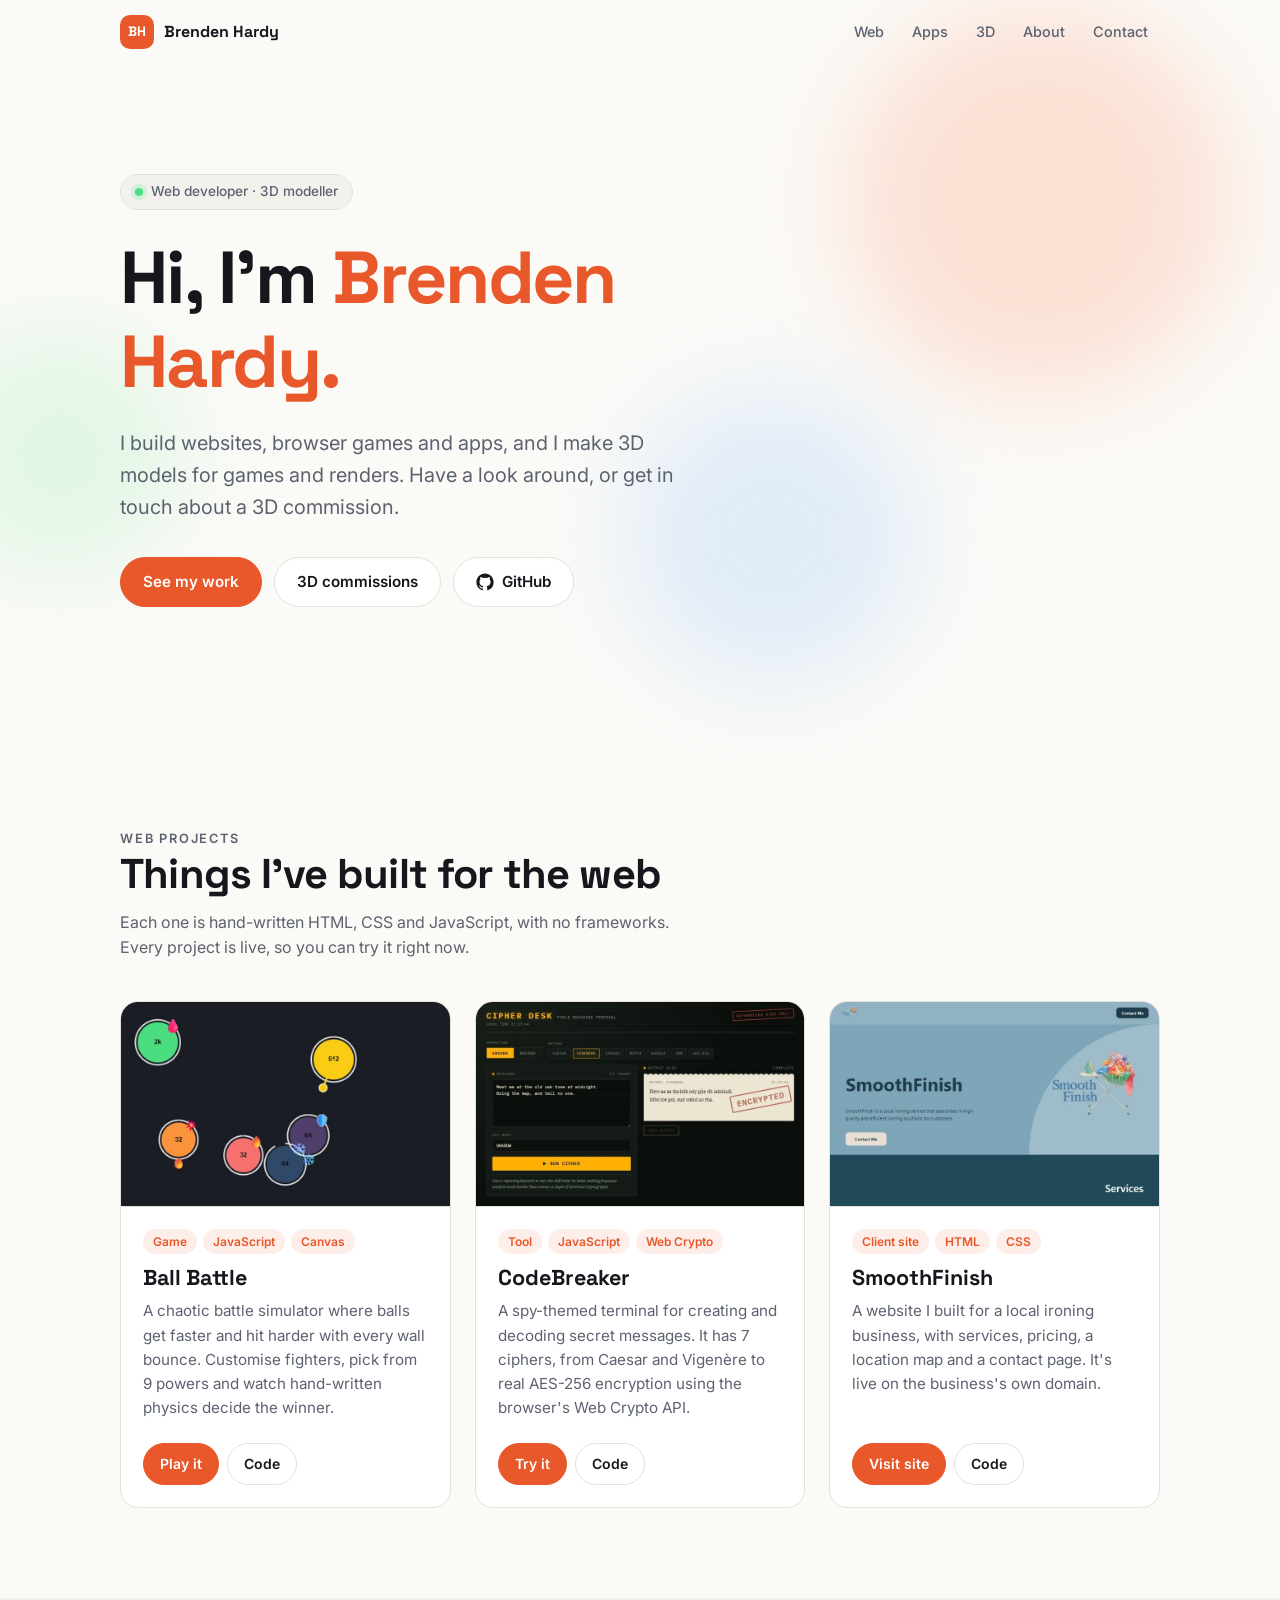
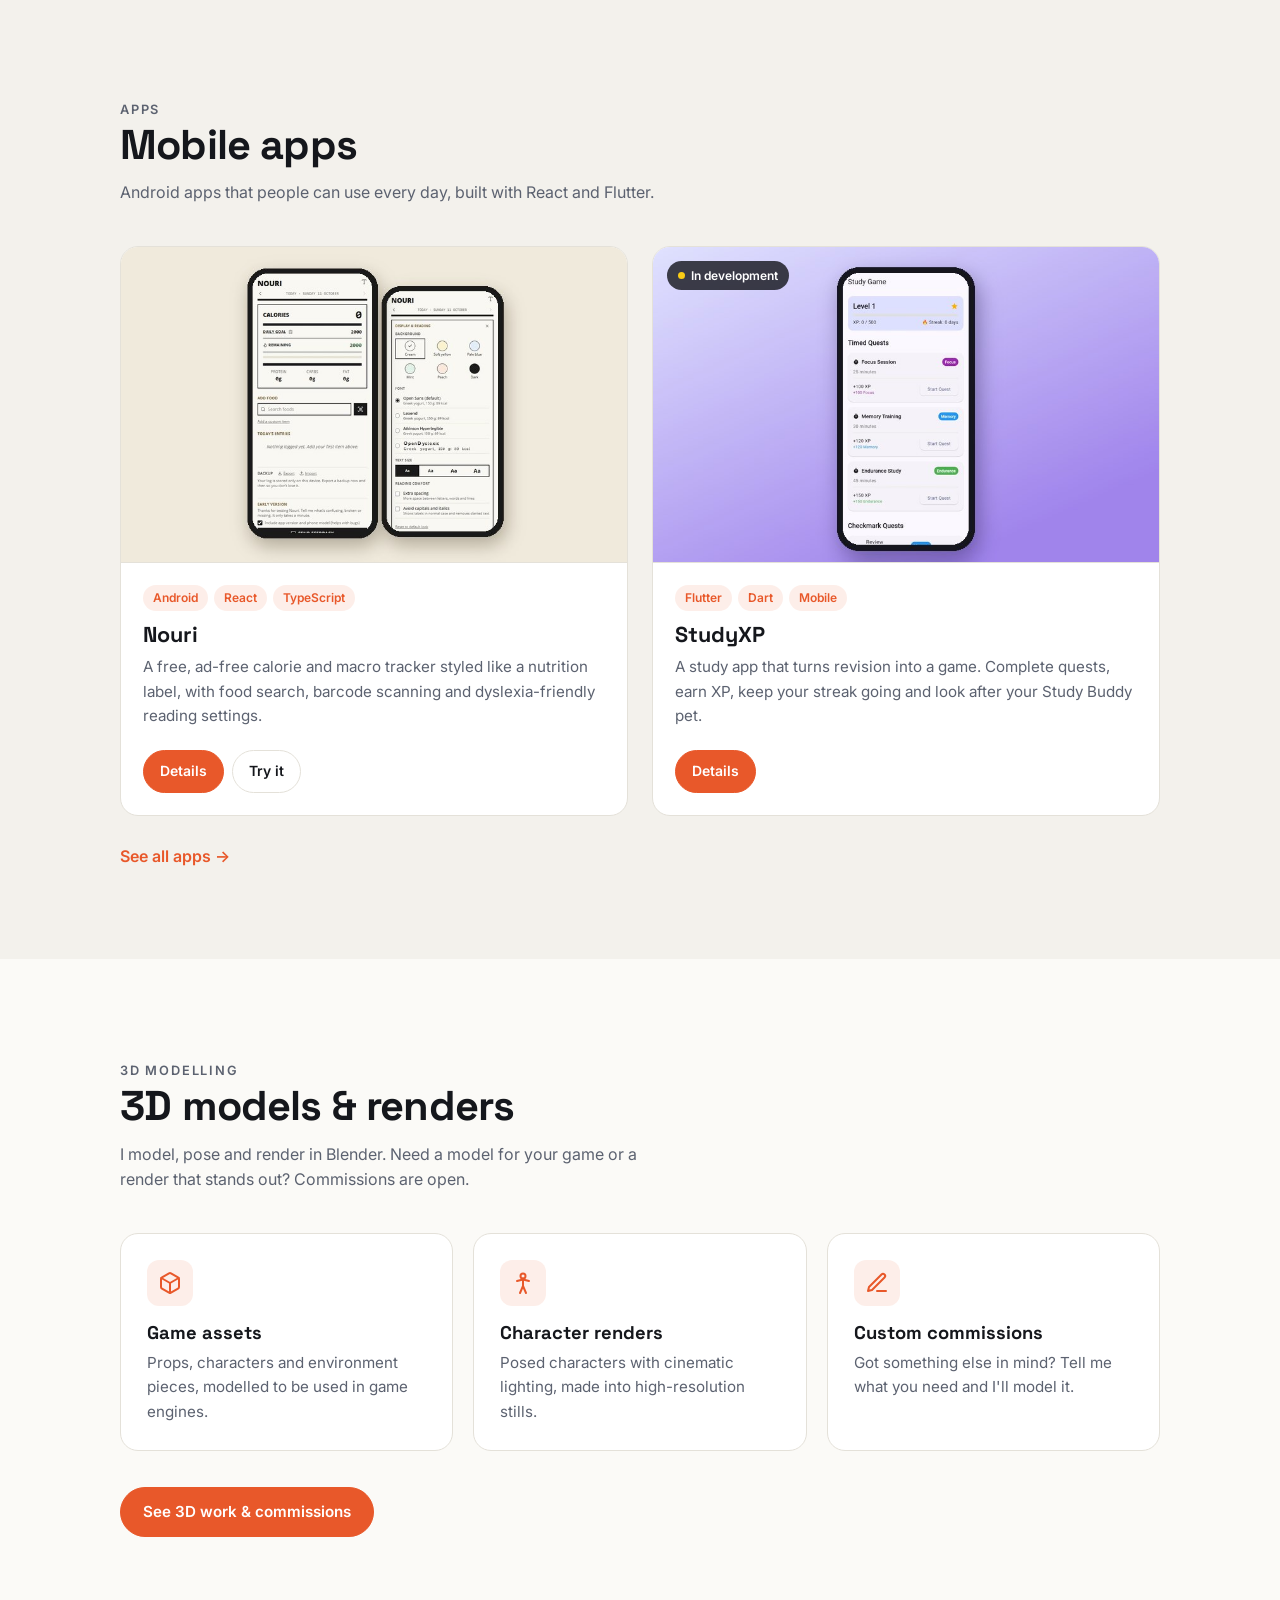
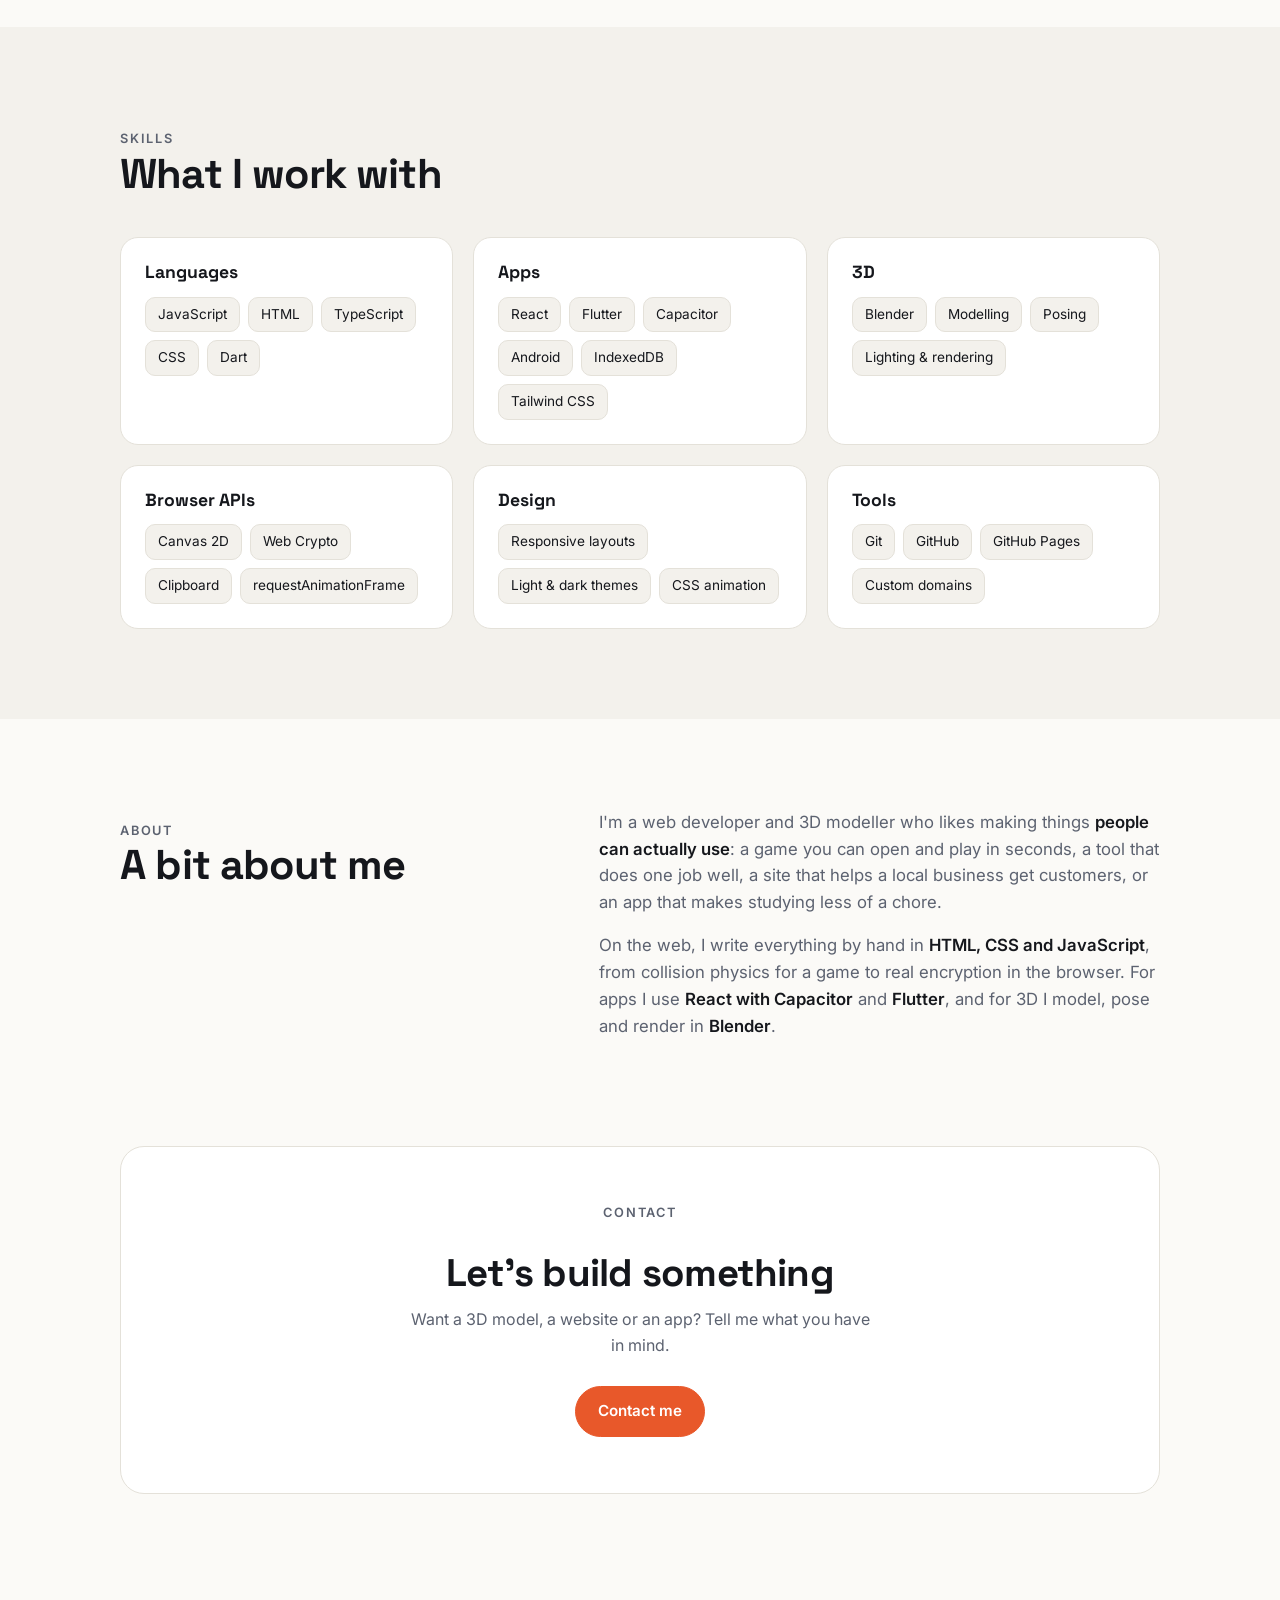
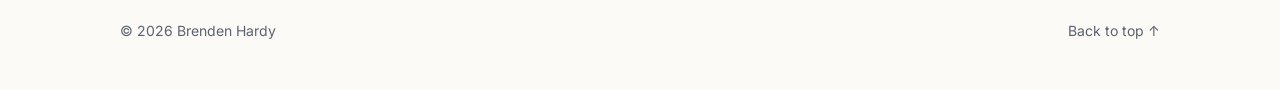
==== commit cc059194: "Move 3D modelling and contact to their own pages - New 3d.html: services, render gallery, how commis" ====
--- a/index.html
+++ b/index.html
@@ -27,9 +27,9 @@
     <div class="nav-links">
       <a href="#projects">Web</a>
       <a href="apps.html">Apps</a>
-      <a href="#modelling">3D</a>
+      <a href="3d.html">3D</a>
       <a href="#about" class="hide-sm">About</a>
-      <a href="#contact">Contact</a>
+      <a href="contact.html">Contact</a>
     </div>
   </div>
 </nav>
@@ -46,7 +46,7 @@
     <p class="lead">I build websites, browser games and apps, and I make 3D models for games and renders. Have a look around, or get in touch about a 3D commission.</p>
     <div class="btn-row">
       <a href="#projects" class="btn primary">See my work</a>
-      <a href="#modelling" class="btn">3D commissions</a>
+      <a href="3d.html" class="btn">3D commissions</a>
       <a href="https://github.com/doggieshrimp" class="btn" target="_blank" rel="noopener">
         <svg viewBox="0 0 24 24" fill="currentColor" aria-hidden="true"><path d="M12 .5C5.73.5.5 5.73.5 12a11.5 11.5 0 0 0 7.86 10.92c.58.1.79-.25.79-.56v-2c-3.2.7-3.88-1.37-3.88-1.37-.53-1.33-1.28-1.69-1.28-1.69-1.05-.72.08-.7.08-.7 1.16.08 1.77 1.19 1.77 1.19 1.03 1.77 2.7 1.26 3.36.96.1-.75.4-1.26.73-1.55-2.55-.29-5.24-1.28-5.24-5.68 0-1.26.45-2.28 1.19-3.09-.12-.29-.52-1.46.11-3.05 0 0 .97-.31 3.17 1.18a11 11 0 0 1 5.77 0c2.2-1.49 3.17-1.18 3.17-1.18.63 1.59.23 2.76.11 3.05.74.81 1.19 1.83 1.19 3.09 0 4.41-2.69 5.38-5.26 5.67.41.36.78 1.06.78 2.14v3.17c0 .31.21.67.8.56A11.5 11.5 0 0 0 23.5 12C23.5 5.73 18.27.5 12 .5Z"/></svg>
         GitHub
@@ -164,7 +164,7 @@
       <div class="section-head">
         <p class="section-label">3D modelling</p>
         <h2>3D models &amp; renders</h2>
-        <p>I model, pose and render in Blender. Need a model for your game or a render that stands out? I'm taking commissions.</p>
+        <p>I model, pose and render in Blender. Need a model for your game or a render that stands out? Commissions are open.</p>
       </div>
 
       <div class="services">
@@ -191,25 +191,8 @@
         </div>
       </div>
 
-      <!-- Replace a placeholder with <div class="render"><img src="images/3d/your-render.jpg" alt="..."></div> -->
-      <div class="gallery">
-        <div class="render placeholder">
-          <svg viewBox="0 0 24 24" fill="none" stroke="currentColor" stroke-width="1.6" stroke-linecap="round" stroke-linejoin="round" aria-hidden="true"><path d="M21 16V8a2 2 0 0 0-1-1.73l-7-4a2 2 0 0 0-2 0l-7 4A2 2 0 0 0 3 8v8a2 2 0 0 0 1 1.73l7 4a2 2 0 0 0 2 0l7-4A2 2 0 0 0 21 16z"/><path d="M3.3 7 12 12l8.7-5"/><path d="M12 22V12"/></svg>
-          Render coming soon
-        </div>
-        <div class="render placeholder">
-          <svg viewBox="0 0 24 24" fill="none" stroke="currentColor" stroke-width="1.6" stroke-linecap="round" stroke-linejoin="round" aria-hidden="true"><path d="M21 16V8a2 2 0 0 0-1-1.73l-7-4a2 2 0 0 0-2 0l-7 4A2 2 0 0 0 3 8v8a2 2 0 0 0 1 1.73l7 4a2 2 0 0 0 2 0l7-4A2 2 0 0 0 21 16z"/><path d="M3.3 7 12 12l8.7-5"/><path d="M12 22V12"/></svg>
-          Render coming soon
-        </div>
-        <div class="render placeholder">
-          <svg viewBox="0 0 24 24" fill="none" stroke="currentColor" stroke-width="1.6" stroke-linecap="round" stroke-linejoin="round" aria-hidden="true"><path d="M21 16V8a2 2 0 0 0-1-1.73l-7-4a2 2 0 0 0-2 0l-7 4A2 2 0 0 0 3 8v8a2 2 0 0 0 1 1.73l7 4a2 2 0 0 0 2 0l7-4A2 2 0 0 0 21 16z"/><path d="M3.3 7 12 12l8.7-5"/><path d="M12 22V12"/></svg>
-          Render coming soon
-        </div>
-      </div>
-
-      <div class="cta-row">
-        <p><strong>Want a 3D model?</strong>Tell me what you need, and I'll get back to you with ideas and a price.</p>
-        <a href="#contact" class="btn primary">Request a commission</a>
+      <div class="section-foot btn-row">
+        <a href="3d.html" class="btn primary">See 3D work &amp; commissions</a>
       </div>
     </div>
   </section>
@@ -267,12 +250,9 @@
       <div class="contact-card">
         <p class="section-label">Contact</p>
         <h2>Let's build something</h2>
-        <p>Want a 3D model, a website or an app, or just want to see more of my work? Find me on GitHub.</p>
+        <p>Want a 3D model, a website or an app? Tell me what you have in mind.</p>
         <div class="btn-row">
-          <a href="https://github.com/doggieshrimp" class="btn primary" target="_blank" rel="noopener">
-            <svg viewBox="0 0 24 24" fill="currentColor" aria-hidden="true"><path d="M12 .5C5.73.5.5 5.73.5 12a11.5 11.5 0 0 0 7.86 10.92c.58.1.79-.25.79-.56v-2c-3.2.7-3.88-1.37-3.88-1.37-.53-1.33-1.28-1.69-1.28-1.69-1.05-.72.08-.7.08-.7 1.16.08 1.77 1.19 1.77 1.19 1.03 1.77 2.7 1.26 3.36.96.1-.75.4-1.26.73-1.55-2.55-.29-5.24-1.28-5.24-5.68 0-1.26.45-2.28 1.19-3.09-.12-.29-.52-1.46.11-3.05 0 0 .97-.31 3.17 1.18a11 11 0 0 1 5.77 0c2.2-1.49 3.17-1.18 3.17-1.18.63 1.59.23 2.76.11 3.05.74.81 1.19 1.83 1.19 3.09 0 4.41-2.69 5.38-5.26 5.67.41.36.78 1.06.78 2.14v3.17c0 .31.21.67.8.56A11.5 11.5 0 0 0 23.5 12C23.5 5.73 18.27.5 12 .5Z"/></svg>
-            github.com/doggieshrimp
-          </a>
+          <a href="contact.html" class="btn primary">Contact me</a>
         </div>
       </div>
     </div>
--- a/styles.css
+++ b/styles.css
@@ -633,3 +633,71 @@
 }
 .phones .phone:nth-child(2) { margin-top: 48px; }
 .phone.solo { width: min(270px, 70%); }
+.services + .section-foot { margin-top: 0; }
+
+/* ---------- 3D page ---------- */
+.steps {
+  list-style: none;
+  padding: 0;
+  margin: 0 0 36px;
+  display: grid;
+  grid-template-columns: repeat(auto-fit, minmax(220px, 1fr));
+  gap: 20px;
+  counter-reset: step;
+}
+.steps li {
+  position: relative;
+  background: var(--card);
+  border: 1px solid var(--border);
+  border-radius: var(--radius);
+  padding: 24px;
+  counter-increment: step;
+}
+.steps li::before {
+  content: counter(step);
+  display: grid;
+  place-items: center;
+  width: 34px;
+  height: 34px;
+  border-radius: 50%;
+  background: var(--accent);
+  color: var(--accent-text);
+  font-family: var(--display);
+  font-weight: 700;
+  margin-bottom: 14px;
+}
+.steps h3 { font-size: 1.05rem; margin-bottom: 6px; }
+.steps p { margin: 0; color: var(--muted); font-size: 0.92rem; }
+
+/* ---------- contact page ---------- */
+.contact-main {
+  display: flex;
+  align-items: center;
+  justify-content: space-between;
+  gap: 20px 32px;
+  flex-wrap: wrap;
+  background: var(--card);
+  border: 1px solid var(--border);
+  border-radius: 24px;
+  padding: 32px;
+  margin-bottom: 56px;
+}
+.contact-main h2 { font-size: clamp(1.4rem, 3vw, 1.8rem); margin-bottom: 6px; }
+.contact-main p { margin: 0; color: var(--muted); max-width: 520px; }
+.topics {
+  display: grid;
+  grid-template-columns: repeat(auto-fit, minmax(260px, 1fr));
+  gap: 20px;
+}
+.topic {
+  display: flex;
+  flex-direction: column;
+  background: var(--card);
+  border: 1px solid var(--border);
+  border-radius: var(--radius);
+  padding: 26px;
+}
+.topic h3 { font-size: 1.15rem; margin-bottom: 6px; }
+.topic > p { color: var(--muted); font-size: 0.95rem; margin: 0 0 14px; }
+.topic .feature-list { margin-bottom: 20px; font-size: 0.92rem; flex: 1; }
+.topic .link-arrow { font-size: 0.92rem; }
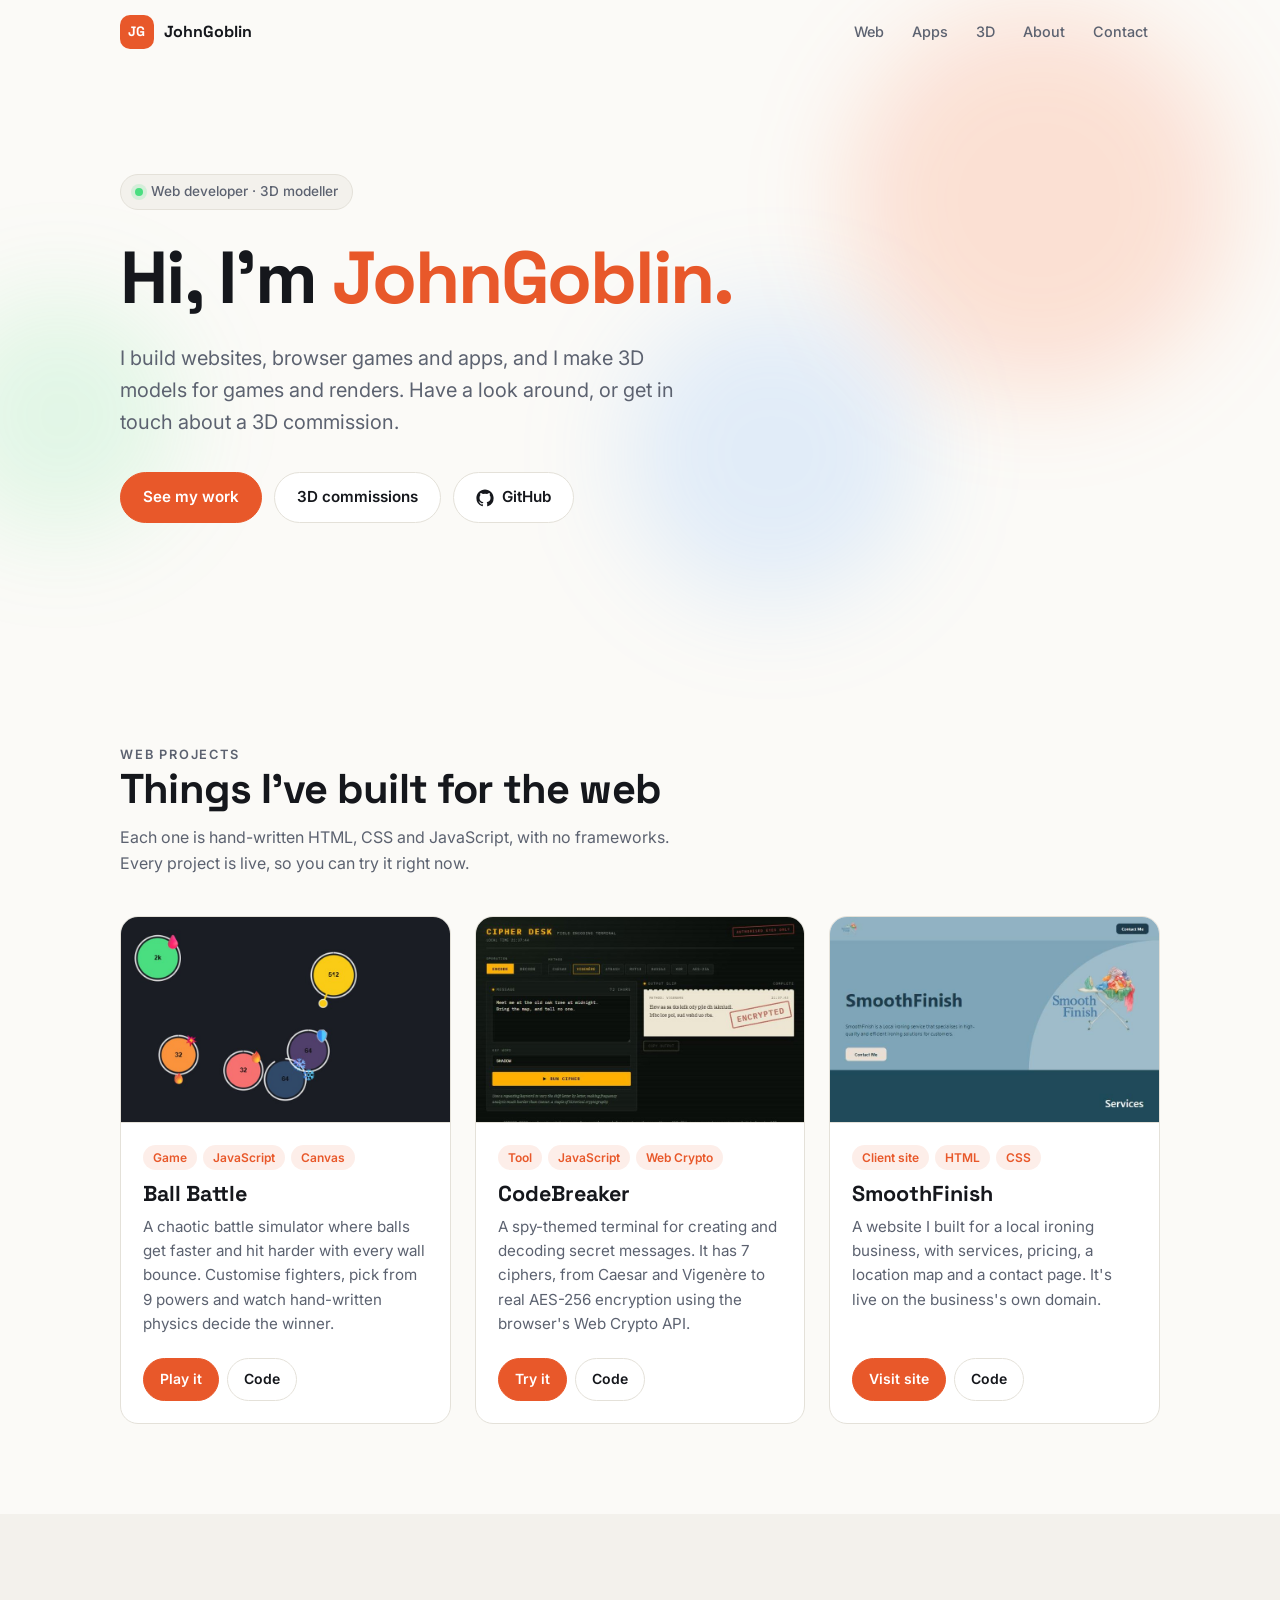
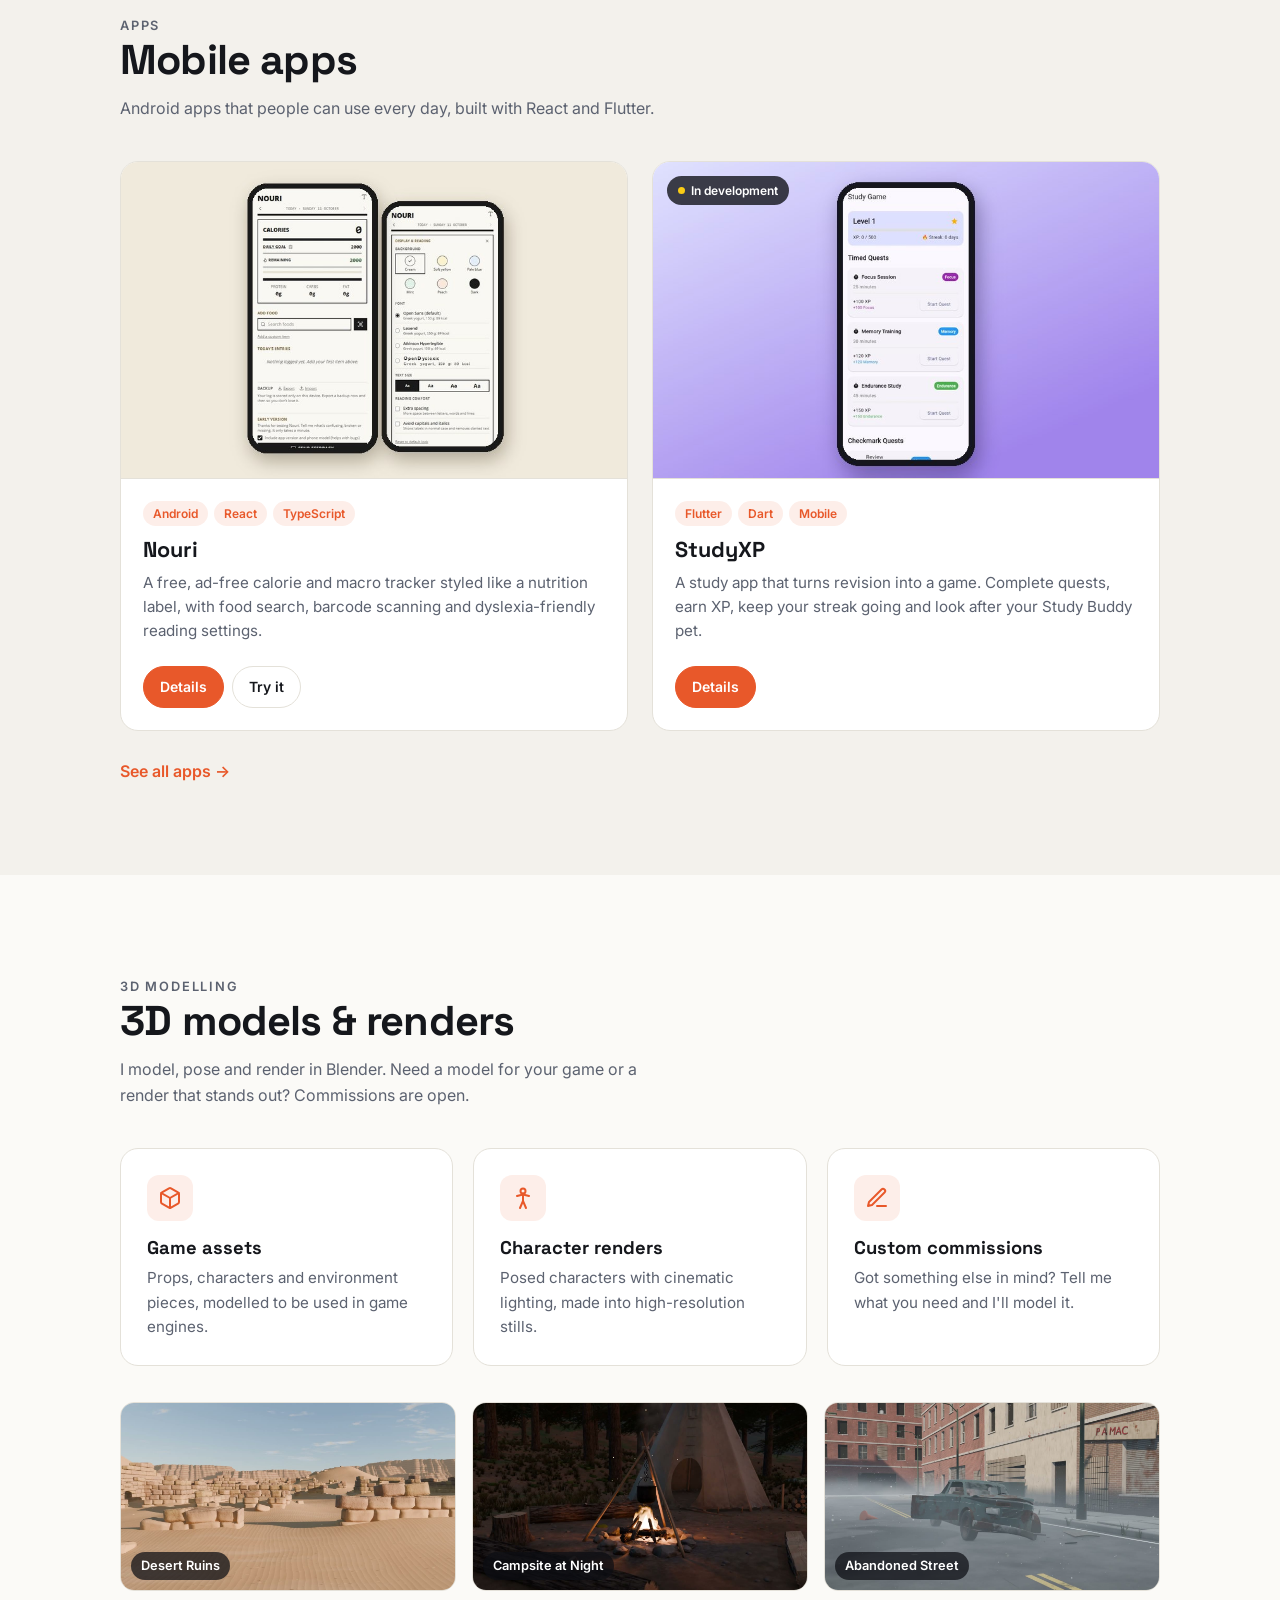
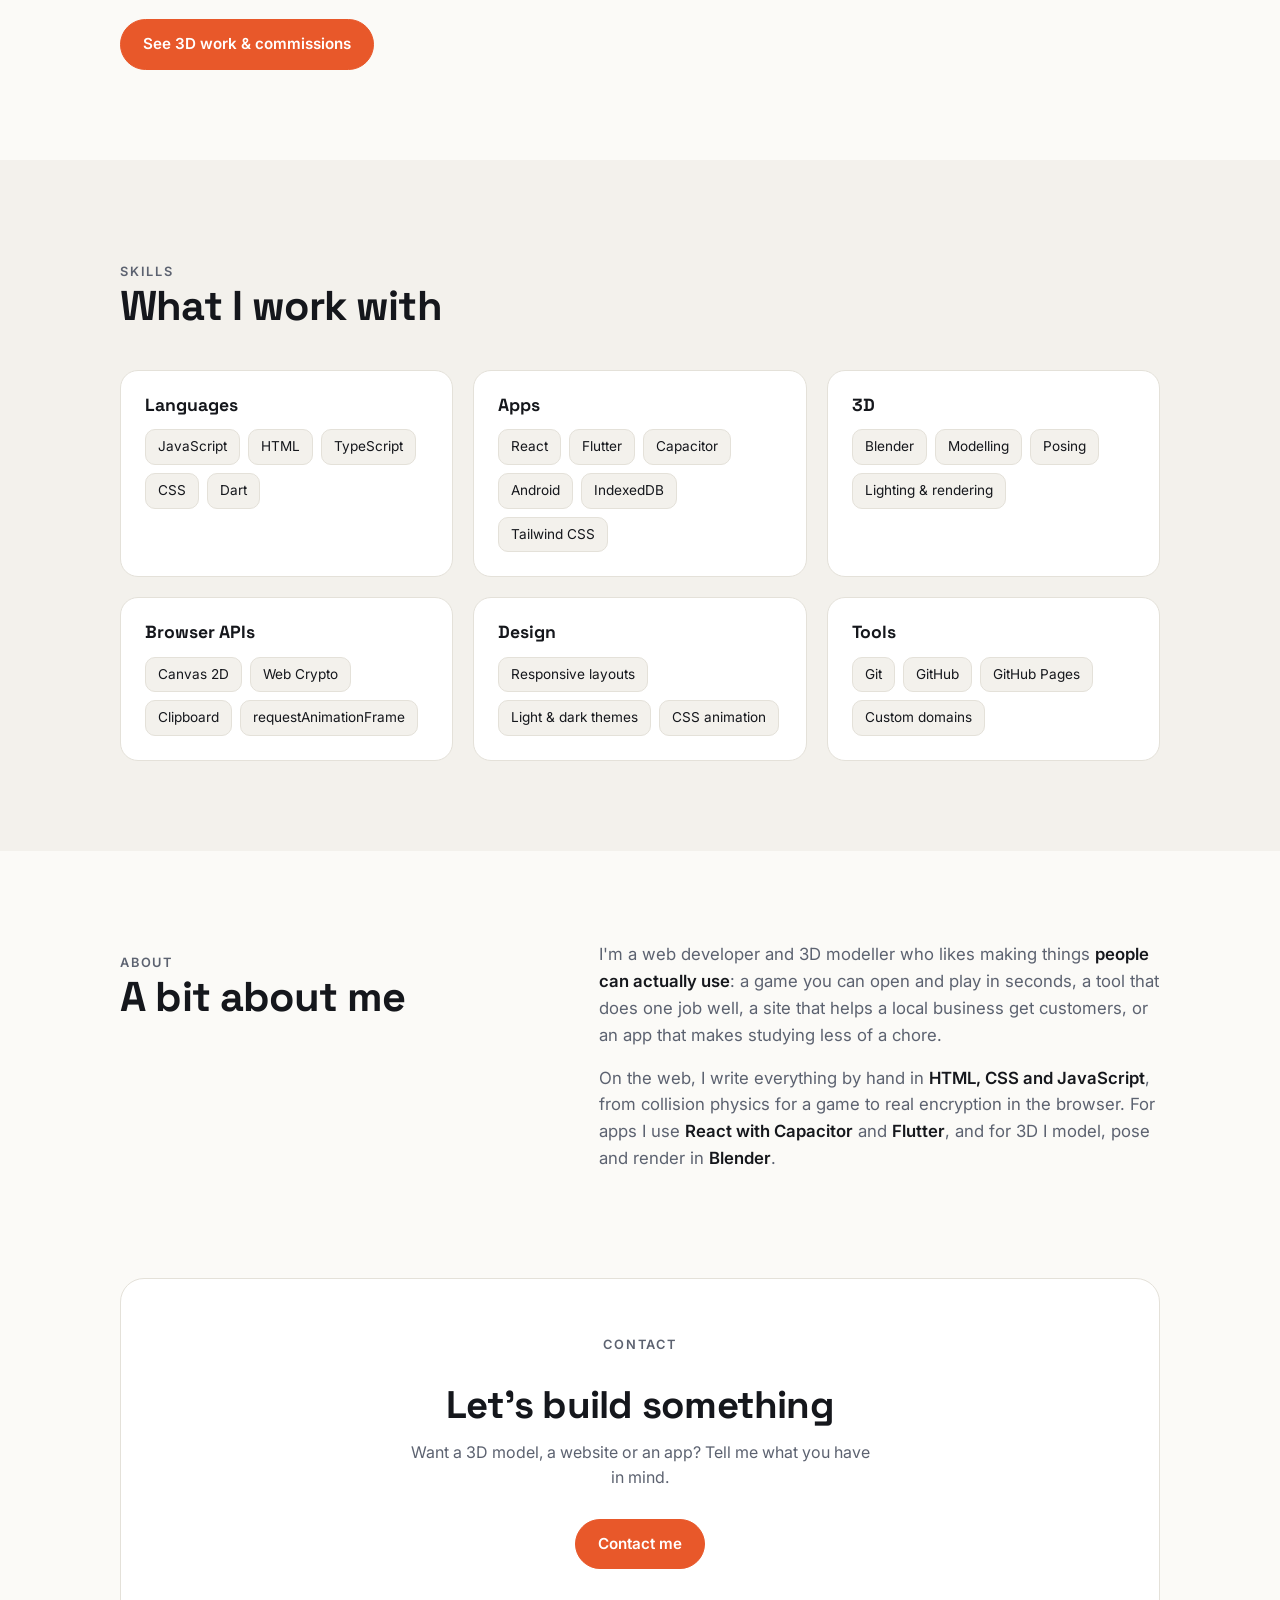
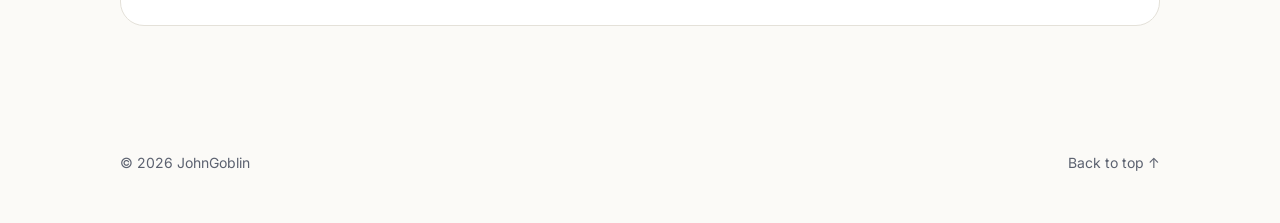
==== commit 6e73efdc: "Add desert, campsite and car scene 3D projects; rename site to JohnGoblin - 3D page gallery now show" ====
--- a/index.html
+++ b/index.html
@@ -3,14 +3,14 @@
 <head>
 <meta charset="UTF-8">
 <meta name="viewport" content="width=device-width, initial-scale=1">
-<title>Brenden Hardy · Web Developer & 3D Modeller</title>
-<meta name="description" content="Brenden Hardy is a web developer and 3D modeller who builds websites, browser games and apps, and takes 3D commissions.">
-<meta property="og:title" content="Brenden Hardy · Web Developer & 3D Modeller">
+<title>JohnGoblin · Web Developer & 3D Modeller</title>
+<meta name="description" content="JohnGoblin is a web developer and 3D modeller who builds websites, browser games and apps, and takes 3D commissions.">
+<meta property="og:title" content="JohnGoblin · Web Developer & 3D Modeller">
 <meta property="og:description" content="Websites, browser games, mobile apps and 3D models. Commissions open.">
 <meta property="og:image" content="https://doggieshrimp.github.io/images/ball-battle.jpg">
 <meta property="og:url" content="https://doggieshrimp.github.io/">
 <meta name="theme-color" content="#0d0f14">
-<link rel="icon" href="data:image/svg+xml,%3Csvg xmlns='http://www.w3.org/2000/svg' viewBox='0 0 64 64'%3E%3Crect width='64' height='64' rx='16' fill='%23ff7a45'/%3E%3Ctext x='32' y='43' font-family='Arial,sans-serif' font-size='28' font-weight='700' text-anchor='middle' fill='%230d0f14'%3EBH%3C/text%3E%3C/svg%3E">
+<link rel="icon" href="data:image/svg+xml,%3Csvg xmlns='http://www.w3.org/2000/svg' viewBox='0 0 64 64'%3E%3Crect width='64' height='64' rx='16' fill='%23ff7a45'/%3E%3Ctext x='32' y='43' font-family='Arial,sans-serif' font-size='28' font-weight='700' text-anchor='middle' fill='%230d0f14'%3EJG%3C/text%3E%3C/svg%3E">
 <link rel="preconnect" href="https://fonts.googleapis.com">
 <link rel="preconnect" href="https://fonts.gstatic.com" crossorigin>
 <link href="https://fonts.googleapis.com/css2?family=Space+Grotesk:wght@500;600;700&family=Inter:wght@400;500;600&display=swap" rel="stylesheet">
@@ -20,9 +20,9 @@
 
 <nav class="nav" id="nav">
   <div class="container nav-inner">
-    <a href="#top" class="logo" aria-label="Brenden Hardy, back to top">
-      <span class="logo-mark">BH</span>
-      <span class="logo-name">Brenden Hardy</span>
+    <a href="#top" class="logo" aria-label="JohnGoblin, back to top">
+      <span class="logo-mark">JG</span>
+      <span class="logo-name">JohnGoblin</span>
     </a>
     <div class="nav-links">
       <a href="#projects">Web</a>
@@ -42,7 +42,7 @@
   </div>
   <div class="container">
     <div class="eyebrow"><span class="dot"></span>Web developer · 3D modeller</div>
-    <h1>Hi, I'm <span class="accent">Brenden Hardy.</span></h1>
+    <h1>Hi, I'm <span class="accent">JohnGoblin.</span></h1>
     <p class="lead">I build websites, browser games and apps, and I make 3D models for games and renders. Have a look around, or get in touch about a 3D commission.</p>
     <div class="btn-row">
       <a href="#projects" class="btn primary">See my work</a>
@@ -191,6 +191,12 @@
         </div>
       </div>
 
+      <div class="scene-strip">
+        <a href="3d.html#gallery"><img src="images/3d/desert-poster.jpg" alt="Desert ruins half-buried in sand dunes" width="1280" height="720" loading="lazy"><span>Desert Ruins</span></a>
+        <a href="3d.html#gallery"><img src="images/3d/campsite-poster.jpg" alt="Teepee and campfire in a pine forest at night" width="1280" height="720" loading="lazy"><span>Campsite at Night</span></a>
+        <a href="3d.html#gallery"><img src="images/3d/carscene-poster.jpg" alt="Wrecked pickup truck in a foggy city street" width="1280" height="720" loading="lazy"><span>Abandoned Street</span></a>
+      </div>
+
       <div class="section-foot btn-row">
         <a href="3d.html" class="btn primary">See 3D work &amp; commissions</a>
       </div>
@@ -261,7 +267,7 @@
 
 <footer>
   <div class="container footer-inner">
-    <span>© <span id="year">2026</span> Brenden Hardy</span>
+    <span>© <span id="year">2026</span> JohnGoblin</span>
     <a href="#top">Back to top ↑</a>
   </div>
 </footer>
--- a/styles.css
+++ b/styles.css
@@ -701,3 +701,87 @@
 .topic > p { color: var(--muted); font-size: 0.95rem; margin: 0 0 14px; }
 .topic .feature-list { margin-bottom: 20px; font-size: 0.92rem; flex: 1; }
 .topic .link-arrow { font-size: 0.92rem; }
+
+/* ---------- Sketchfab model embed ---------- */
+.model-embed { margin: 0 0 28px; }
+.model-frame {
+  position: relative;
+  aspect-ratio: 16 / 9;
+  border-radius: var(--radius);
+  overflow: hidden;
+  border: 1px solid var(--border);
+  background: var(--card);
+  box-shadow: var(--shadow);
+}
+.model-frame iframe {
+  position: absolute;
+  inset: 0;
+  width: 100%;
+  height: 100%;
+  border: 0;
+}
+@media (max-width: 600px) { .model-frame { aspect-ratio: 4 / 3; } }
+.model-embed figcaption {
+  margin-top: 12px;
+  font-size: 0.9rem;
+  color: var(--muted);
+}
+.model-embed figcaption a { color: var(--muted); text-decoration: none; }
+.model-embed figcaption a strong { color: var(--accent); font-weight: 600; }
+.model-embed figcaption a:hover { text-decoration: underline; text-underline-offset: 3px; }
+
+/* ---------- 3D scene videos ---------- */
+.scenes {
+  display: grid;
+  grid-template-columns: repeat(2, 1fr);
+  gap: 24px;
+}
+.scene {
+  margin: 0;
+  background: var(--card);
+  border: 1px solid var(--border);
+  border-radius: var(--radius);
+  overflow: hidden;
+}
+.scene-wide { grid-column: 1 / -1; }
+.scene video {
+  display: block;
+  width: 100%;
+  aspect-ratio: 16 / 9;
+  object-fit: cover;
+  background: #000;
+}
+.scene figcaption { padding: 18px 22px 22px; }
+.scene h3 { font-size: 1.2rem; margin-bottom: 6px; }
+.scene p { margin: 0; color: var(--muted); font-size: 0.95rem; }
+@media (max-width: 700px) { .scenes { grid-template-columns: 1fr; } }
+
+/* small poster strip on the home page's 3D preview */
+.scene-strip {
+  display: grid;
+  grid-template-columns: repeat(3, 1fr);
+  gap: 16px;
+  margin-bottom: 28px;
+}
+.scene-strip a {
+  position: relative;
+  display: block;
+  aspect-ratio: 16 / 9;
+  border-radius: 14px;
+  overflow: hidden;
+  border: 1px solid var(--border);
+}
+.scene-strip img { width: 100%; height: 100%; object-fit: cover; transition: transform 0.4s ease; }
+.scene-strip a:hover img { transform: scale(1.05); }
+.scene-strip span {
+  position: absolute;
+  left: 10px;
+  bottom: 10px;
+  font-size: 0.8rem;
+  font-weight: 600;
+  color: #fff;
+  background: rgba(13, 15, 20, 0.72);
+  padding: 4px 10px;
+  border-radius: 999px;
+}
+@media (max-width: 600px) { .scene-strip { grid-template-columns: 1fr; } }
